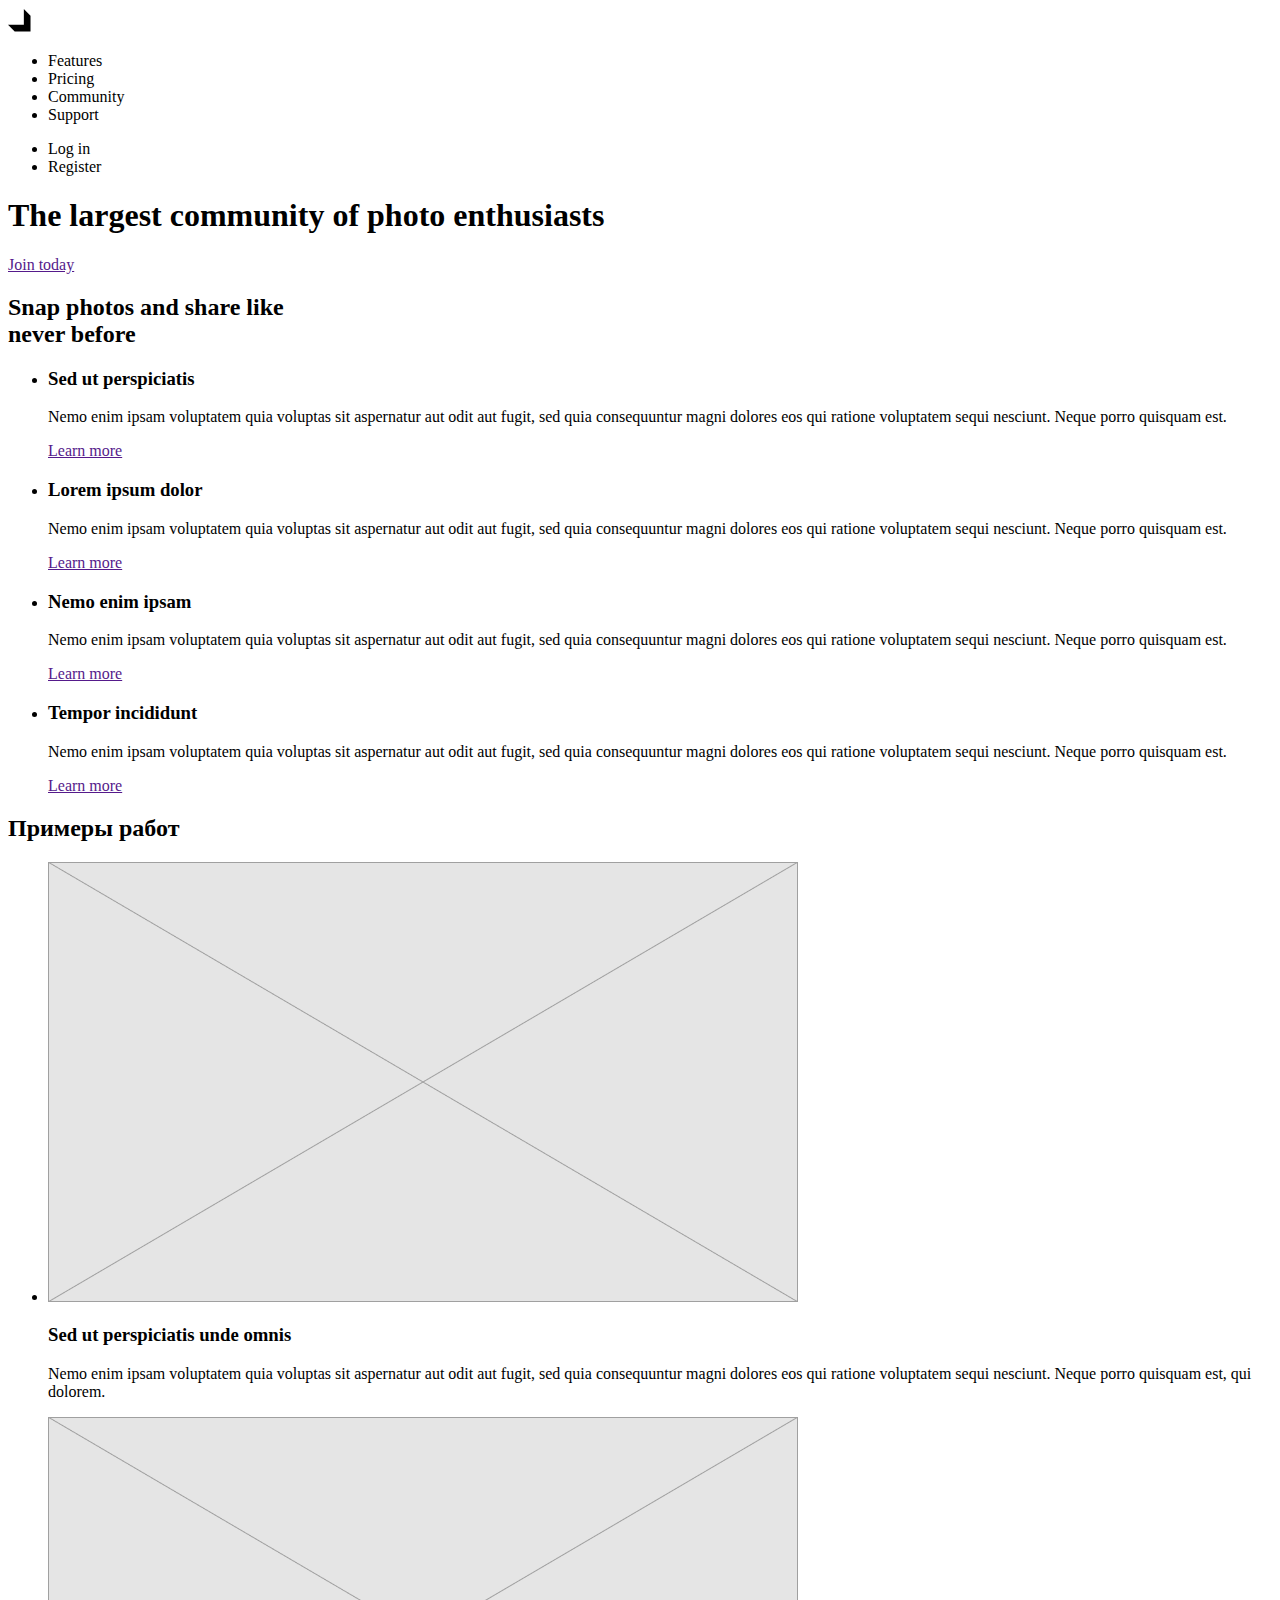
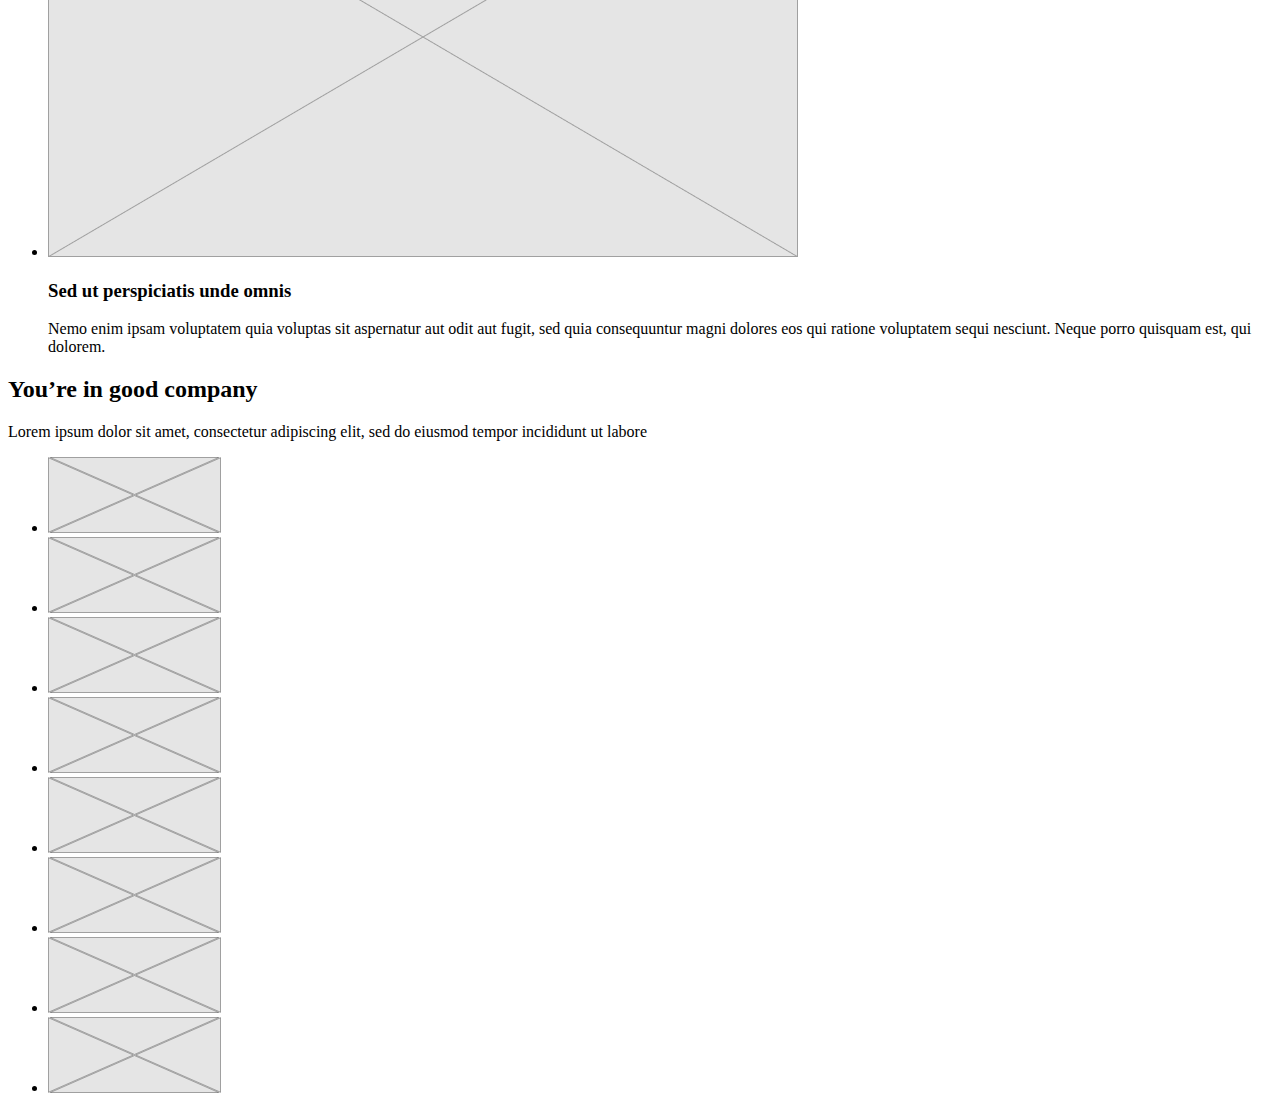
==== index.html @ b9ebf207 "Добавляет контент" ====
<!DOCTYPE html>
<html lang="en">
<head>
    <meta charset="UTF-8">
    <meta http-equiv="X-UA-Compatible" content="IE=edge">
    <meta name="viewport" content="width=device-width, initial-scale=1.0">
    <title>Document</title>
</head>
<body>
    <header>
        <nav>
            <a href="/">
                <img src="./images/logo.svg" alt="Логотип компании" />
            </a>

            <ul>
                <li><a href=""></a>Features</li>
                <li><a href=""></a>Pricing</li>
                <li><a href=""></a>Community</li>
                <li><a href=""></a>Support</li>
            </ul>

            <ul>
                <li><a href=""></a>Log in</li>
                <li><a href=""></a>Register</li>
            </ul>
        </nav>
    </header>

    <main>

        <!-- Герой -->
        <section>
            <h1>The largest community of photo enthusiasts</h1>
            <a href="">Join today</a>
        </section>

        <!-- Преимущества -->
        <section>
            <h2>Snap photos and share like <br />never before</h2>
        
            <ul>
                <li>
                    <h3>Sed ut perspiciatis</h3>
                    <p>
                        Nemo enim ipsam voluptatem quia voluptas sit aspernatur aut odit
                        aut fugit, sed quia consequuntur magni dolores eos qui ratione
                        voluptatem sequi nesciunt. Neque porro quisquam est.
                    </p>
                    <a href="">Learn more</a>
                </li>
                <li>
                    <h3>Lorem ipsum dolor</h3>
                    <p>
                        Nemo enim ipsam voluptatem quia voluptas sit aspernatur aut odit
                        aut fugit, sed quia consequuntur magni dolores eos qui ratione
                        voluptatem sequi nesciunt. Neque porro quisquam est.
                    </p>
                    <a href="">Learn more</a>
                </li>
                <li>
                    <h3>Nemo enim ipsam</h3>
                    <p>
                        Nemo enim ipsam voluptatem quia voluptas sit aspernatur aut odit
                        aut fugit, sed quia consequuntur magni dolores eos qui ratione
                        voluptatem sequi nesciunt. Neque porro quisquam est.
                    </p>
                    <a href="">Learn more</a>
                </li>
                <li>
                    <h3>Tempor incididunt</h3>
                    <p>
                        Nemo enim ipsam voluptatem quia voluptas sit aspernatur aut odit
                        aut fugit, sed quia consequuntur magni dolores eos qui ratione
                        voluptatem sequi nesciunt. Neque porro quisquam est.
                    </p>
                    <a href="">Learn more</a>
                </li>
            </ul>
        </section>
        
        <!-- Примеры работ -->
        <section>
            <h2>Примеры работ</h2>
        
            <ul>
                <li>
                    <img src="./images/placeholder.png" alt="Зимний лес" width="750" />
                    <h3>Sed ut perspiciatis unde omnis</h3>
                    <p>
                        Nemo enim ipsam voluptatem quia voluptas sit aspernatur aut odit
                        aut fugit, sed quia consequuntur magni dolores eos qui ratione
                        voluptatem sequi nesciunt. Neque porro quisquam est, qui dolorem.
                    </p>
                </li>
                <li>
                    <img src="./images/placeholder.png" alt="Поле" width="750" />
                    <h3>Sed ut perspiciatis unde omnis</h3>
                    <p>
                        Nemo enim ipsam voluptatem quia voluptas sit aspernatur aut odit
                        aut fugit, sed quia consequuntur magni dolores eos qui ratione
                        voluptatem sequi nesciunt. Neque porro quisquam est, qui dolorem.
                    </p>
                </li>
            </ul>
        </section>

        <!-- Testimonials -->
        <section>
            <h2>You’re in good company</h2>
            <p>
                Lorem ipsum dolor sit amet, consectetur adipiscing elit, sed do
                eiusmod tempor incididunt ut labore
            </p>
        
            <ul>
                <li>
                    <a href=""><img src="./images/icon.svg" alt="Логотип компании" /></a>
                </li>
                <li>
                    <a href=""><img src="./images/icon.svg" alt="Логотип компании" /></a>
                </li>
                <li>
                    <a href=""><img src="./images/icon.svg" alt="Логотип компании" /></a>
                </li>
                <li>
                    <a href=""><img src="./images/icon.svg" alt="Логотип компании" /></a>
                </li>
                <li>
                    <a href=""><img src="./images/icon.svg" alt="Логотип компании" /></a>
                </li>
                <li>
                    <a href=""><img src="./images/icon.svg" alt="Логотип компании" /></a>
                </li>
                <li>
                    <a href=""><img src="./images/icon.svg" alt="Логотип компании" /></a>
                </li>
                <li>
                    <a href=""><img src="./images/icon.svg" alt="Логотип компании" /></a>
                </li>
            </ul>
        </section>
    </main>

    <!-- Футер -->
    <footer>
    </footer>
</body>
</html>
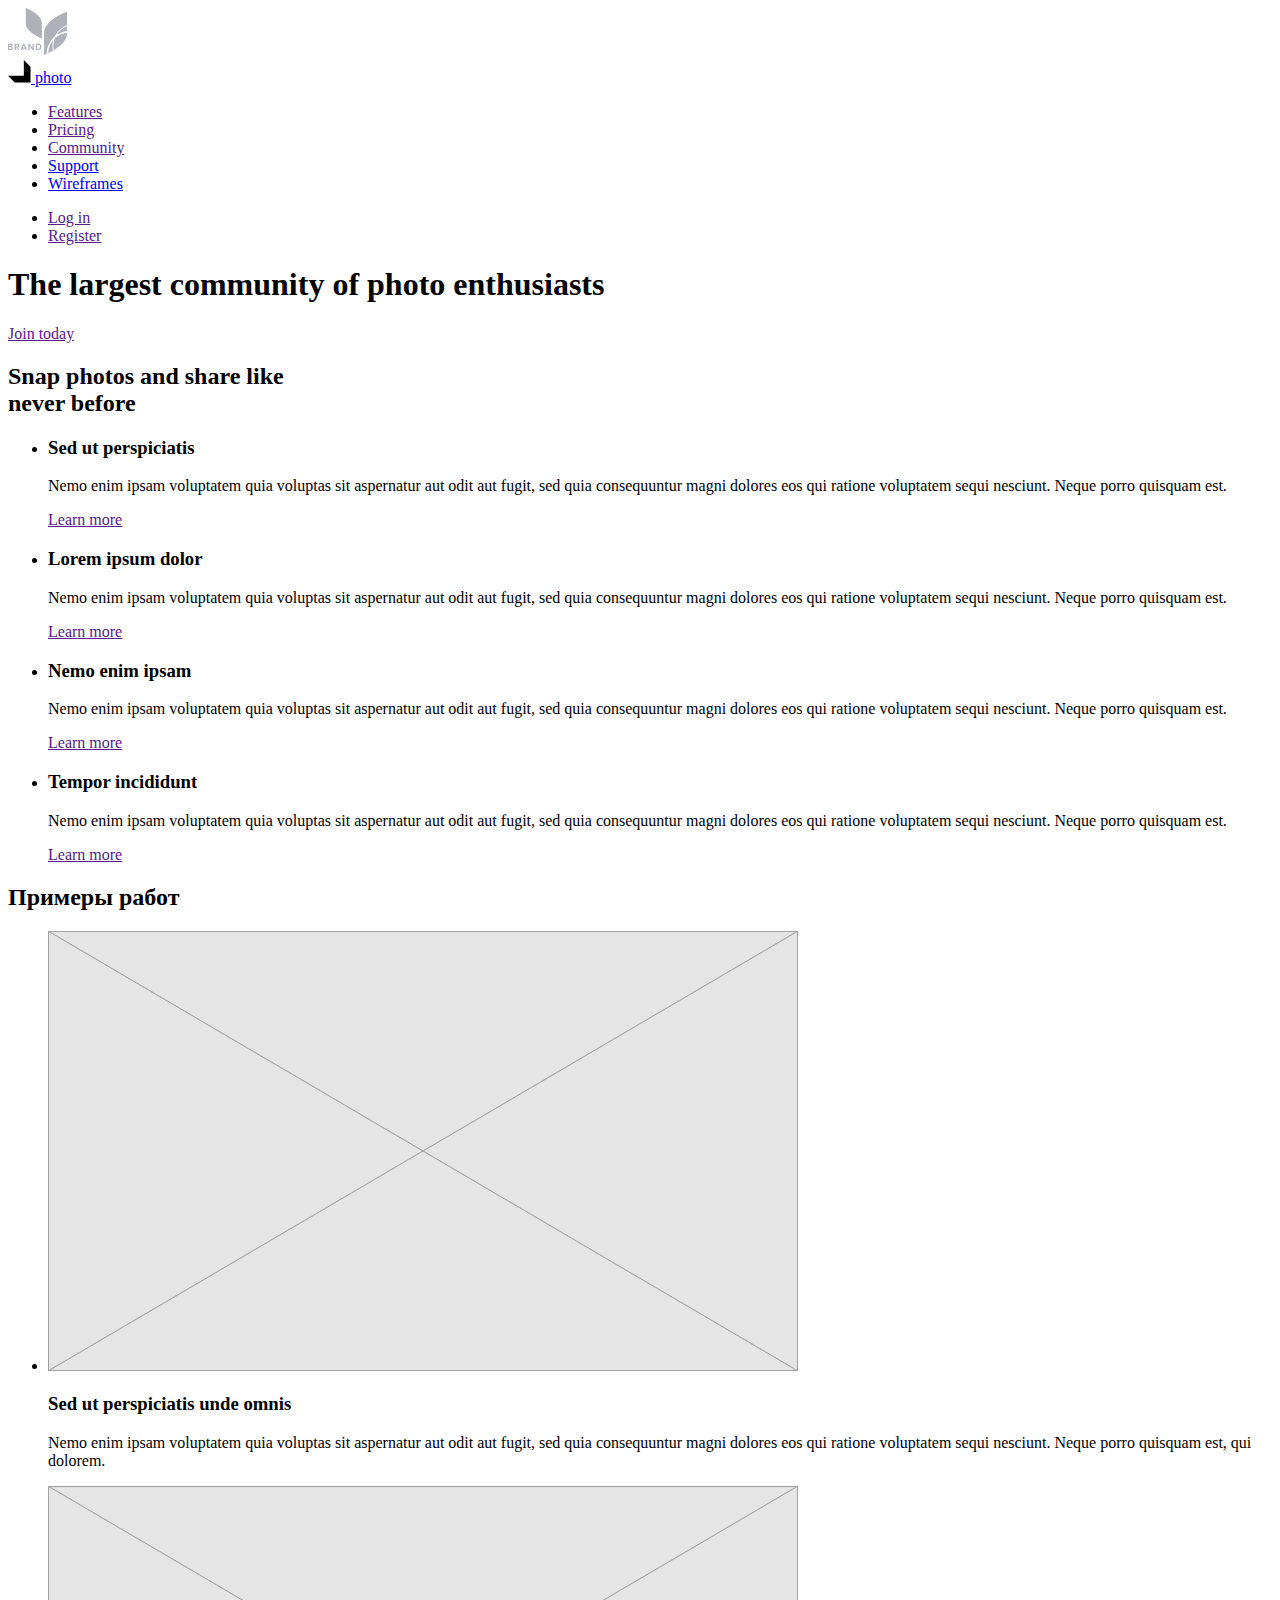
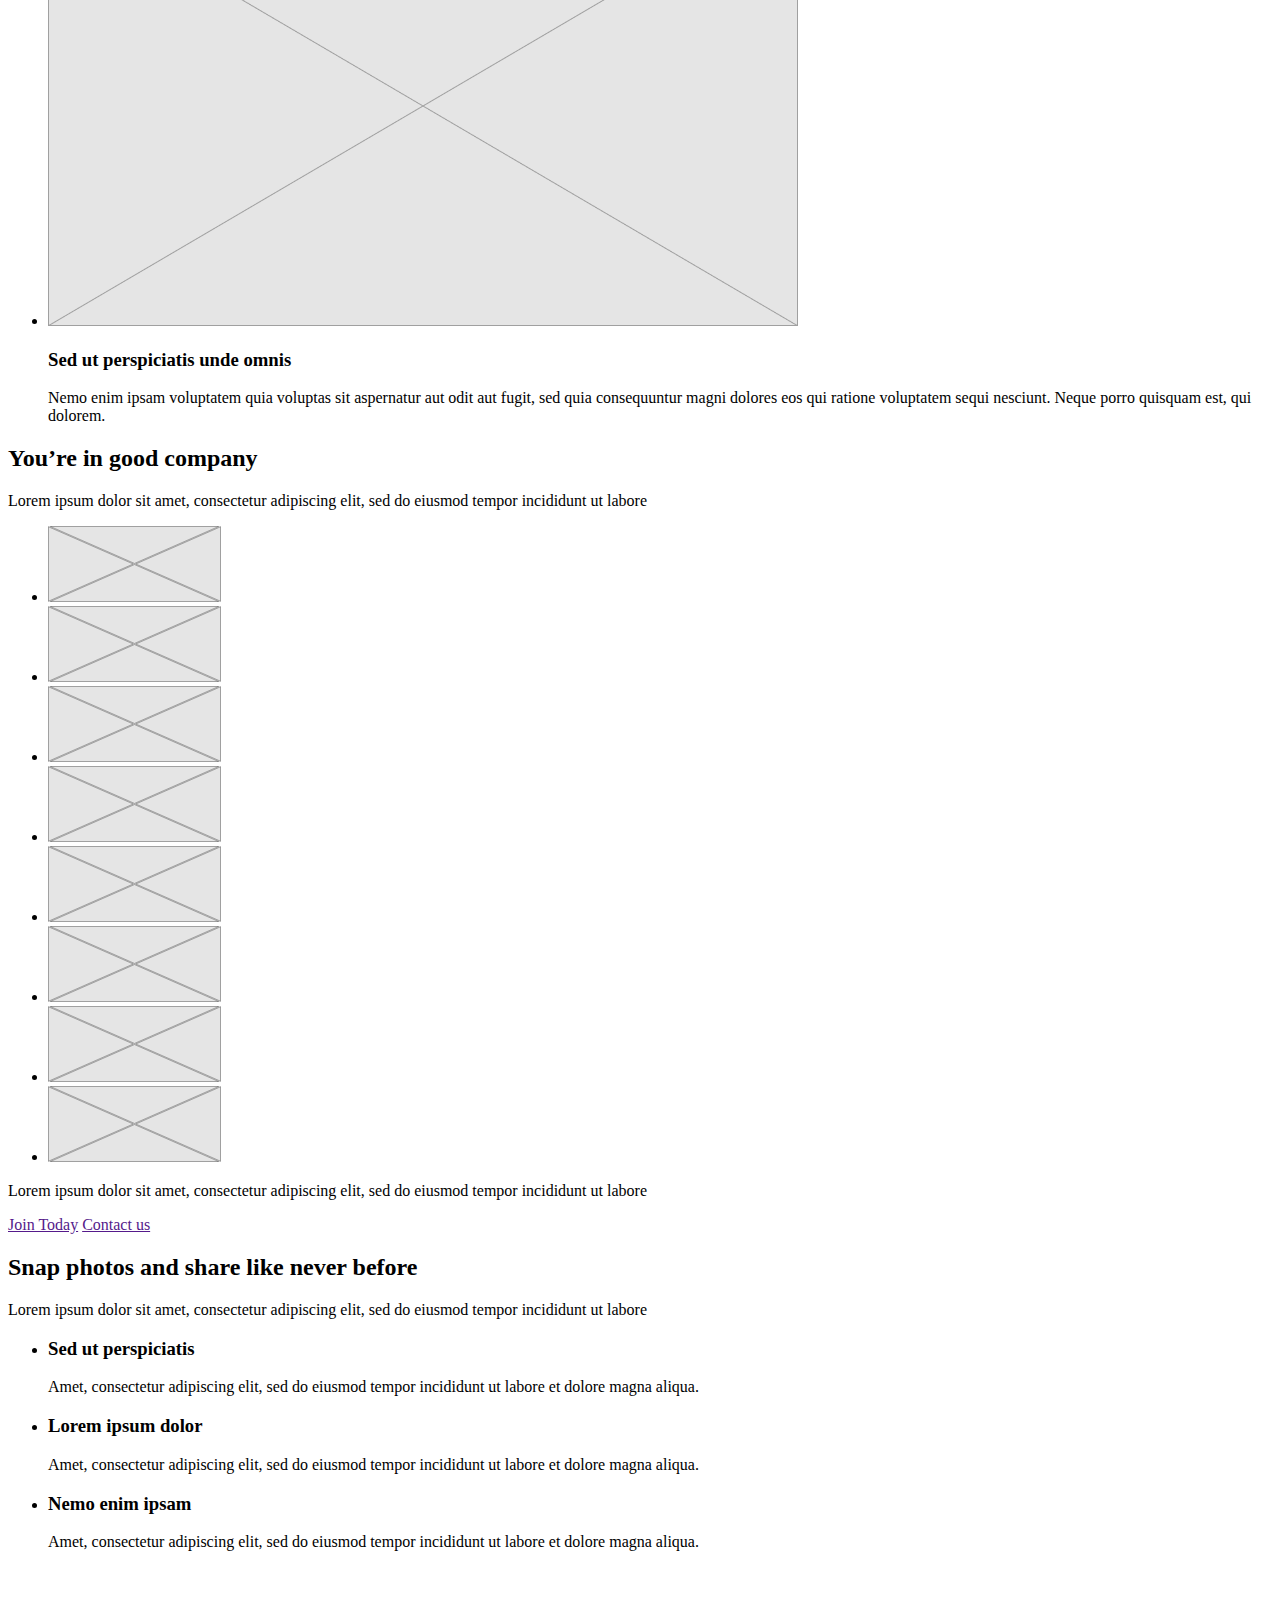
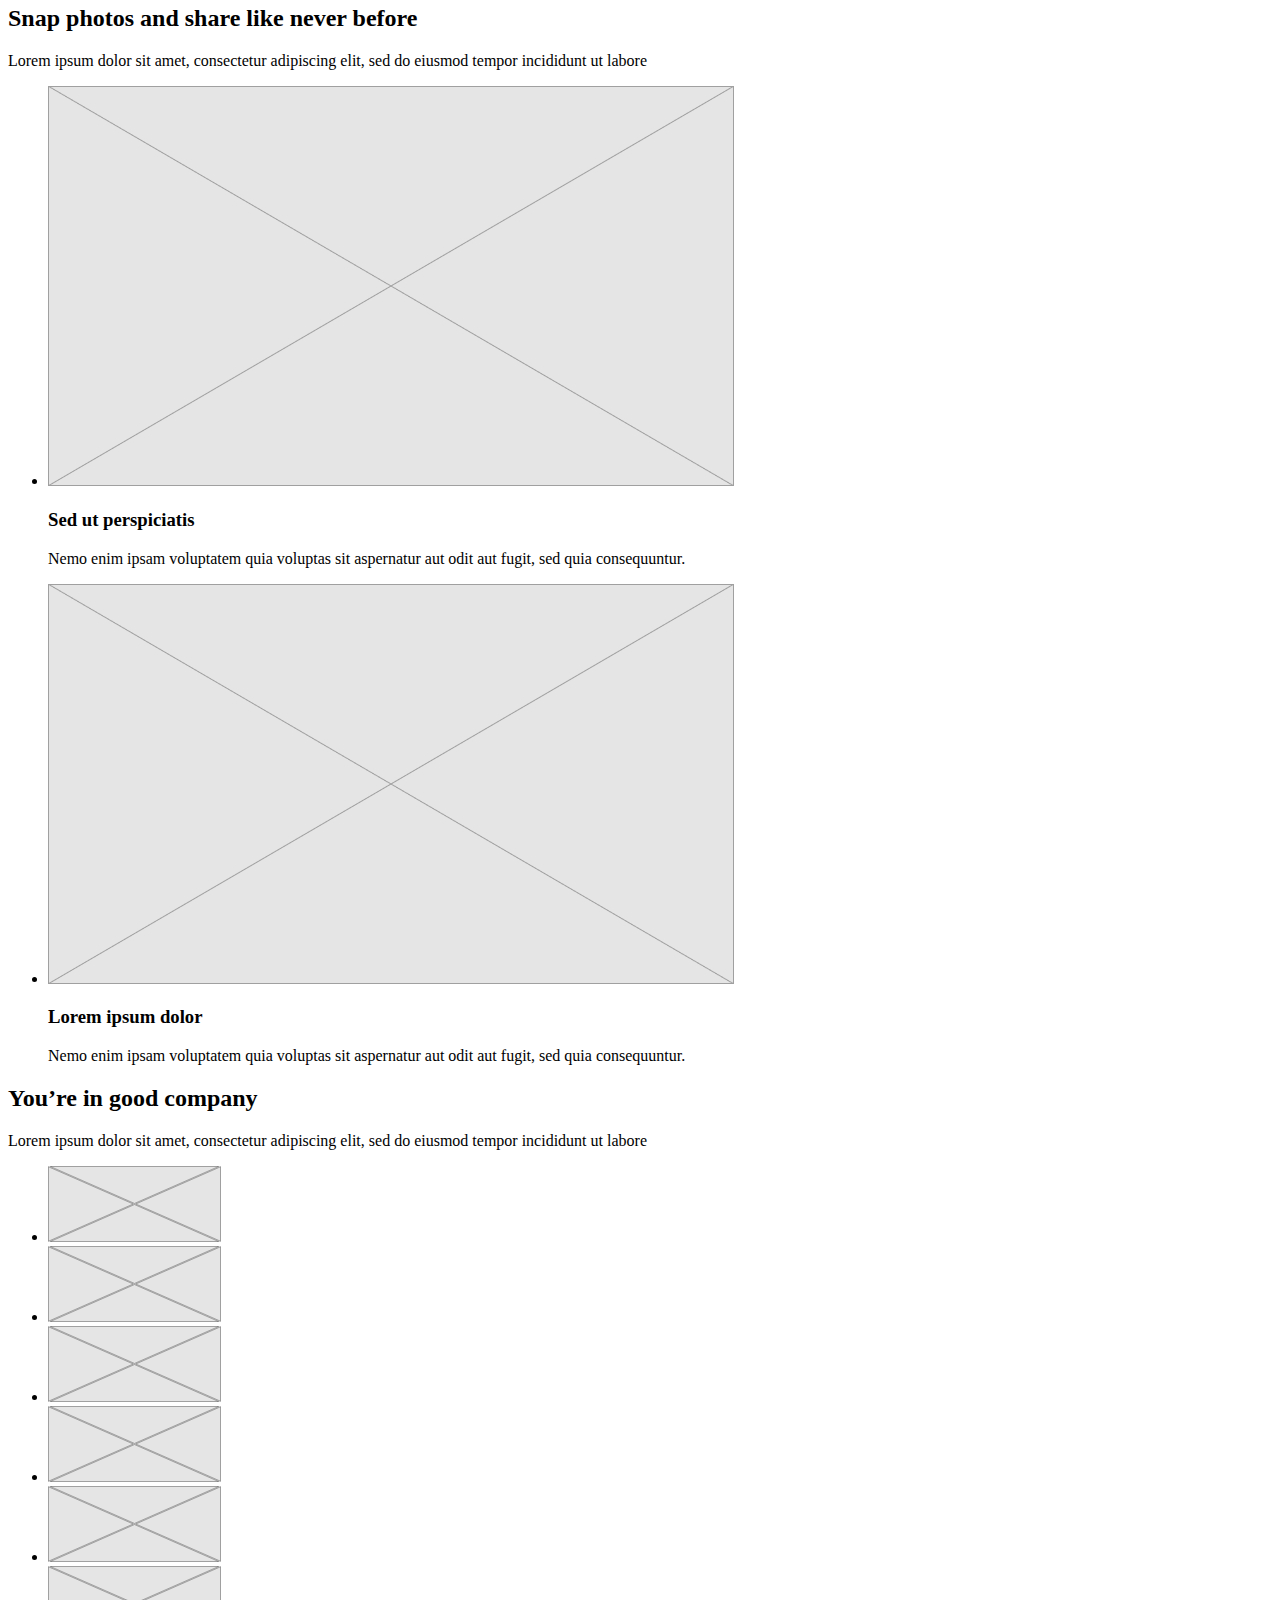
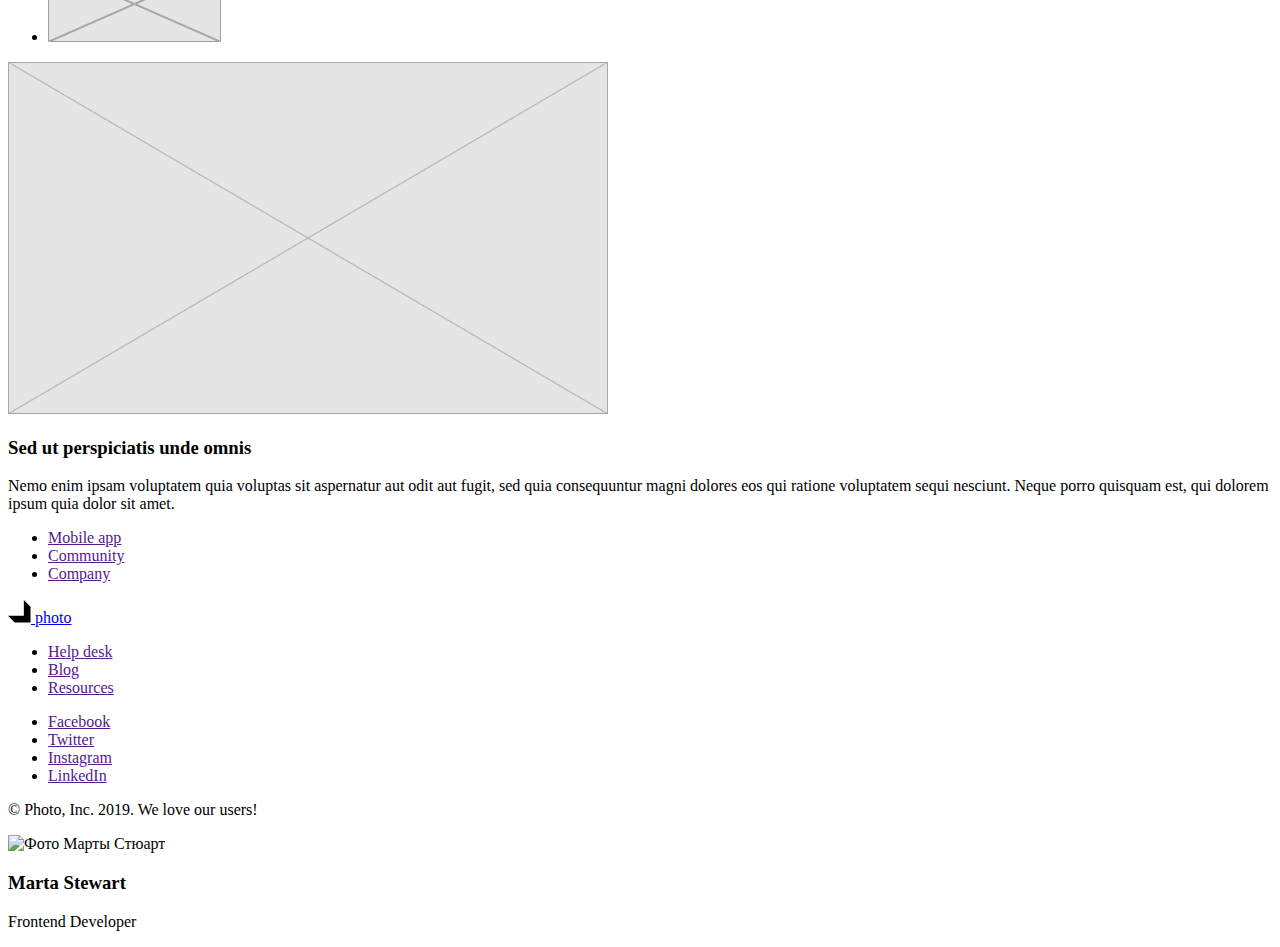
==== commit 3279f550: "Добавляет изображения" ====
--- a/index.html
+++ b/index.html
@@ -1,34 +1,39 @@
 <!DOCTYPE html>
 <html lang="en">
+
 <head>
-    <meta charset="UTF-8">
-    <meta http-equiv="X-UA-Compatible" content="IE=edge">
-    <meta name="viewport" content="width=device-width, initial-scale=1.0">
-    <title>Document</title>
+    <meta charset="UTF-8" />
+    <meta name="viewport" content="width=device-width, initial-scale=1.0" />
+    <title>Photo app</title>
 </head>
+
 <body>
+    <img src="./images/logo 5.svg" alt="" />
+
+    <!-- Шапка сайта -->
     <header>
         <nav>
-            <a href="/">
+            <a href="./index.html">
                 <img src="./images/logo.svg" alt="Логотип компании" />
+                photo
             </a>
 
             <ul>
-                <li><a href=""></a>Features</li>
-                <li><a href=""></a>Pricing</li>
-                <li><a href=""></a>Community</li>
-                <li><a href=""></a>Support</li>
-            </ul>
-
-            <ul>
-                <li><a href=""></a>Log in</li>
-                <li><a href=""></a>Register</li>
+                <li><a href="">Features</a></li>
+                <li><a href="">Pricing</a></li>
+                <li><a href="">Community</a></li>
+                <li><a href="./support.html">Support</a></li>
+                <li><a href="./wireframes.html">Wireframes</a></li>
+            </ul>
+
+            <ul>
+                <li><a href="">Log in</a></li>
+                <li><a href="">Register</a></li>
             </ul>
         </nav>
     </header>
 
     <main>
-
         <!-- Герой -->
         <section>
             <h1>The largest community of photo enthusiasts</h1>
@@ -38,7 +43,7 @@
         <!-- Преимущества -->
         <section>
             <h2>Snap photos and share like <br />never before</h2>
-        
+
             <ul>
                 <li>
                     <h3>Sed ut perspiciatis</h3>
@@ -78,11 +83,11 @@
                 </li>
             </ul>
         </section>
-        
+
         <!-- Примеры работ -->
         <section>
             <h2>Примеры работ</h2>
-        
+
             <ul>
                 <li>
                     <img src="./images/placeholder.png" alt="Зимний лес" width="750" />
@@ -112,38 +117,187 @@
                 Lorem ipsum dolor sit amet, consectetur adipiscing elit, sed do
                 eiusmod tempor incididunt ut labore
             </p>
-        
-            <ul>
-                <li>
-                    <a href=""><img src="./images/icon.svg" alt="Логотип компании" /></a>
-                </li>
-                <li>
-                    <a href=""><img src="./images/icon.svg" alt="Логотип компании" /></a>
-                </li>
-                <li>
-                    <a href=""><img src="./images/icon.svg" alt="Логотип компании" /></a>
-                </li>
-                <li>
-                    <a href=""><img src="./images/icon.svg" alt="Логотип компании" /></a>
-                </li>
-                <li>
-                    <a href=""><img src="./images/icon.svg" alt="Логотип компании" /></a>
-                </li>
-                <li>
-                    <a href=""><img src="./images/icon.svg" alt="Логотип компании" /></a>
-                </li>
-                <li>
-                    <a href=""><img src="./images/icon.svg" alt="Логотип компании" /></a>
-                </li>
-                <li>
-                    <a href=""><img src="./images/icon.svg" alt="Логотип компании" /></a>
-                </li>
-            </ul>
+
+            <ul>
+                <li>
+                    <a href=""><img src="./images/icon.svg" alt="Логотип компании" /></a>
+                </li>
+                <li>
+                    <a href=""><img src="./images/icon.svg" alt="Логотип компании" /></a>
+                </li>
+                <li>
+                    <a href=""><img src="./images/icon.svg" alt="Логотип компании" /></a>
+                </li>
+                <li>
+                    <a href=""><img src="./images/icon.svg" alt="Логотип компании" /></a>
+                </li>
+                <li>
+                    <a href=""><img src="./images/icon.svg" alt="Логотип компании" /></a>
+                </li>
+                <li>
+                    <a href=""><img src="./images/icon.svg" alt="Логотип компании" /></a>
+                </li>
+                <li>
+                    <a href=""><img src="./images/icon.svg" alt="Логотип компании" /></a>
+                </li>
+                <li>
+                    <a href=""><img src="./images/icon.svg" alt="Логотип компании" /></a>
+                </li>
+            </ul>
+        </section>
+
+        <!-- signup -->
+        <section>
+            <p>
+                Lorem ipsum dolor sit amet, consectetur adipiscing elit, sed do
+                eiusmod tempor incididunt ut labore
+            </p>
+
+            <!-- 😂 я не джин 🐷 -->
+            <div>
+                <a href="">Join Today</a>
+                <a href="">Contact us</a>
+            </div>
+        </section>
+
+        <!-- body вариант 2 -->
+        <section>
+            <h2>Snap photos and share like never before</h2>
+            <p>
+                Lorem ipsum dolor sit amet, consectetur adipiscing elit, sed do
+                eiusmod tempor incididunt ut labore
+            </p>
+
+            <ul>
+                <li>
+                    <h3>Sed ut perspiciatis</h3>
+                    <p>
+                        Amet, consectetur adipiscing elit, sed do eiusmod tempor
+                        incididunt ut labore et dolore magna aliqua.
+                    </p>
+                </li>
+                <li>
+                    <h3>Lorem ipsum dolor</h3>
+                    <p>
+                        Amet, consectetur adipiscing elit, sed do eiusmod tempor
+                        incididunt ut labore et dolore magna aliqua.
+                    </p>
+                </li>
+                <li>
+                    <h3>Nemo enim ipsam</h3>
+                    <p>
+                        Amet, consectetur adipiscing elit, sed do eiusmod tempor
+                        incididunt ut labore et dolore magna aliqua.
+                    </p>
+                </li>
+            </ul>
+
+            <img src="" alt="" />
+        </section>
+
+        <!--  body вариант 3 -->
+        <section>
+            <h2>Snap photos and share like never before</h2>
+            <p>
+                Lorem ipsum dolor sit amet, consectetur adipiscing elit, sed do
+                eiusmod tempor incididunt ut labore
+            </p>
+
+            <ul>
+                <li>
+                    <img src="./images/rectangle.jpg" alt="Крадрат" width="686" height="400" />
+                    <h3>Sed ut perspiciatis</h3>
+                    <p>
+                        Nemo enim ipsam voluptatem quia voluptas sit aspernatur aut odit
+                        aut fugit, sed quia consequuntur.
+                    </p>
+                </li>
+                <li>
+                    <img src="./images/rectangle.jpg" alt="Крадрат" width="686" height="400" />
+                    <h3>Lorem ipsum dolor</h3>
+                    <p>
+                        Nemo enim ipsam voluptatem quia voluptas sit aspernatur aut odit
+                        aut fugit, sed quia consequuntur.
+                    </p>
+                </li>
+            </ul>
+        </section>
+
+        <section>
+            <h2>You’re in good company</h2>
+            <p>
+                Lorem ipsum dolor sit amet, consectetur adipiscing elit, sed do
+                eiusmod tempor incididunt ut labore
+            </p>
+
+            <ul>
+                <li>
+                    <a href=""><img src="./images/icon.svg" alt="Логотип компании" /></a>
+                </li>
+                <li>
+                    <a href=""><img src="./images/icon.svg" alt="Логотип компании" /></a>
+                </li>
+                <li>
+                    <a href=""><img src="./images/icon.svg" alt="Логотип компании" /></a>
+                </li>
+                <li>
+                    <a href=""><img src="./images/icon.svg" alt="Логотип компании" /></a>
+                </li>
+                <li>
+                    <a href=""><img src="./images/icon.svg" alt="Логотип компании" /></a>
+                </li>
+                <li>
+                    <a href=""><img src="./images/icon.svg" alt="Логотип компании" /></a>
+                </li>
+            </ul>
+
+            <article>
+                <img src="./images/placeholder.png" alt="" width="600" />
+                <h3>Sed ut perspiciatis unde omnis</h3>
+                <p>
+                    Nemo enim ipsam voluptatem quia voluptas sit aspernatur aut odit aut
+                    fugit, sed quia consequuntur magni dolores eos qui ratione
+                    voluptatem sequi nesciunt. Neque porro quisquam est, qui dolorem
+                    ipsum quia dolor sit amet.
+                </p>
+            </article>
         </section>
     </main>
 
     <!-- Футер -->
     <footer>
+        <ul>
+            <li><a href="">Mobile app</a></li>
+            <li><a href="">Community</a></li>
+            <li><a href="">Company</a></li>
+        </ul>
+
+        <a href="./index.html">
+            <img src="./images/logo.svg" alt="Логотип компании" />
+            photo
+        </a>
+
+        <ul>
+            <li><a href="">Help desk</a></li>
+            <li><a href="">Blog</a></li>
+            <li><a href="">Resources</a></li>
+        </ul>
+
+        <ul>
+            <li><a href="" aria-label="Ссылка на Facebook">Facebook</a></li>
+            <li><a href="" aria-label="Ссылка на Twitter">Twitter</a></li>
+            <li><a href="" aria-label="Ссылка на Instagram">Instagram</a></li>
+            <li><a href="" aria-label="Ссылка на LinkedIn">LinkedIn</a></li>
+        </ul>
+
+        <p>
+            &#169; Photo, Inc. 2019. We love our users!
+        </p>
     </footer>
 </body>
-</html>+
+</html>
+
+<img src="./images/Marta.png" alt="Фото Марты Стюарт" />
+<h3 lang="en">Marta Stewart</h3>
+<p lang="en">Frontend Developer</p>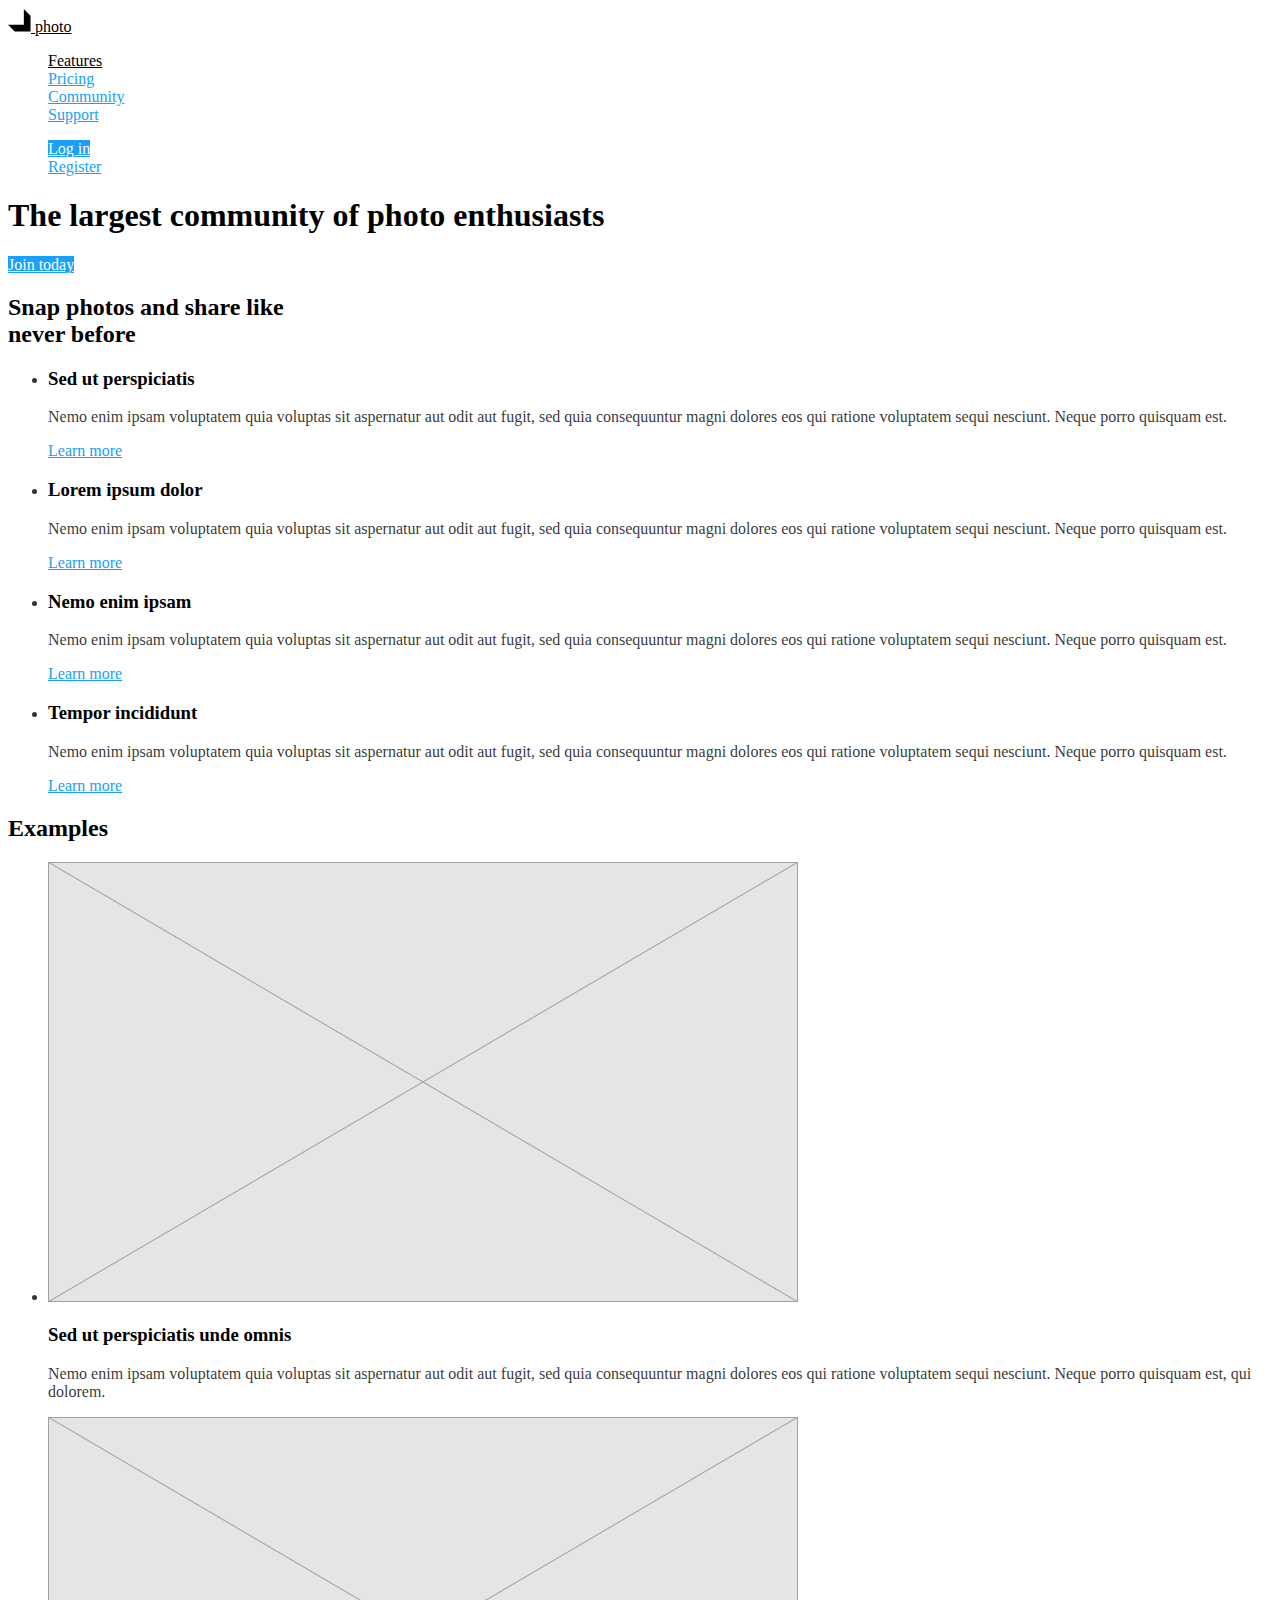
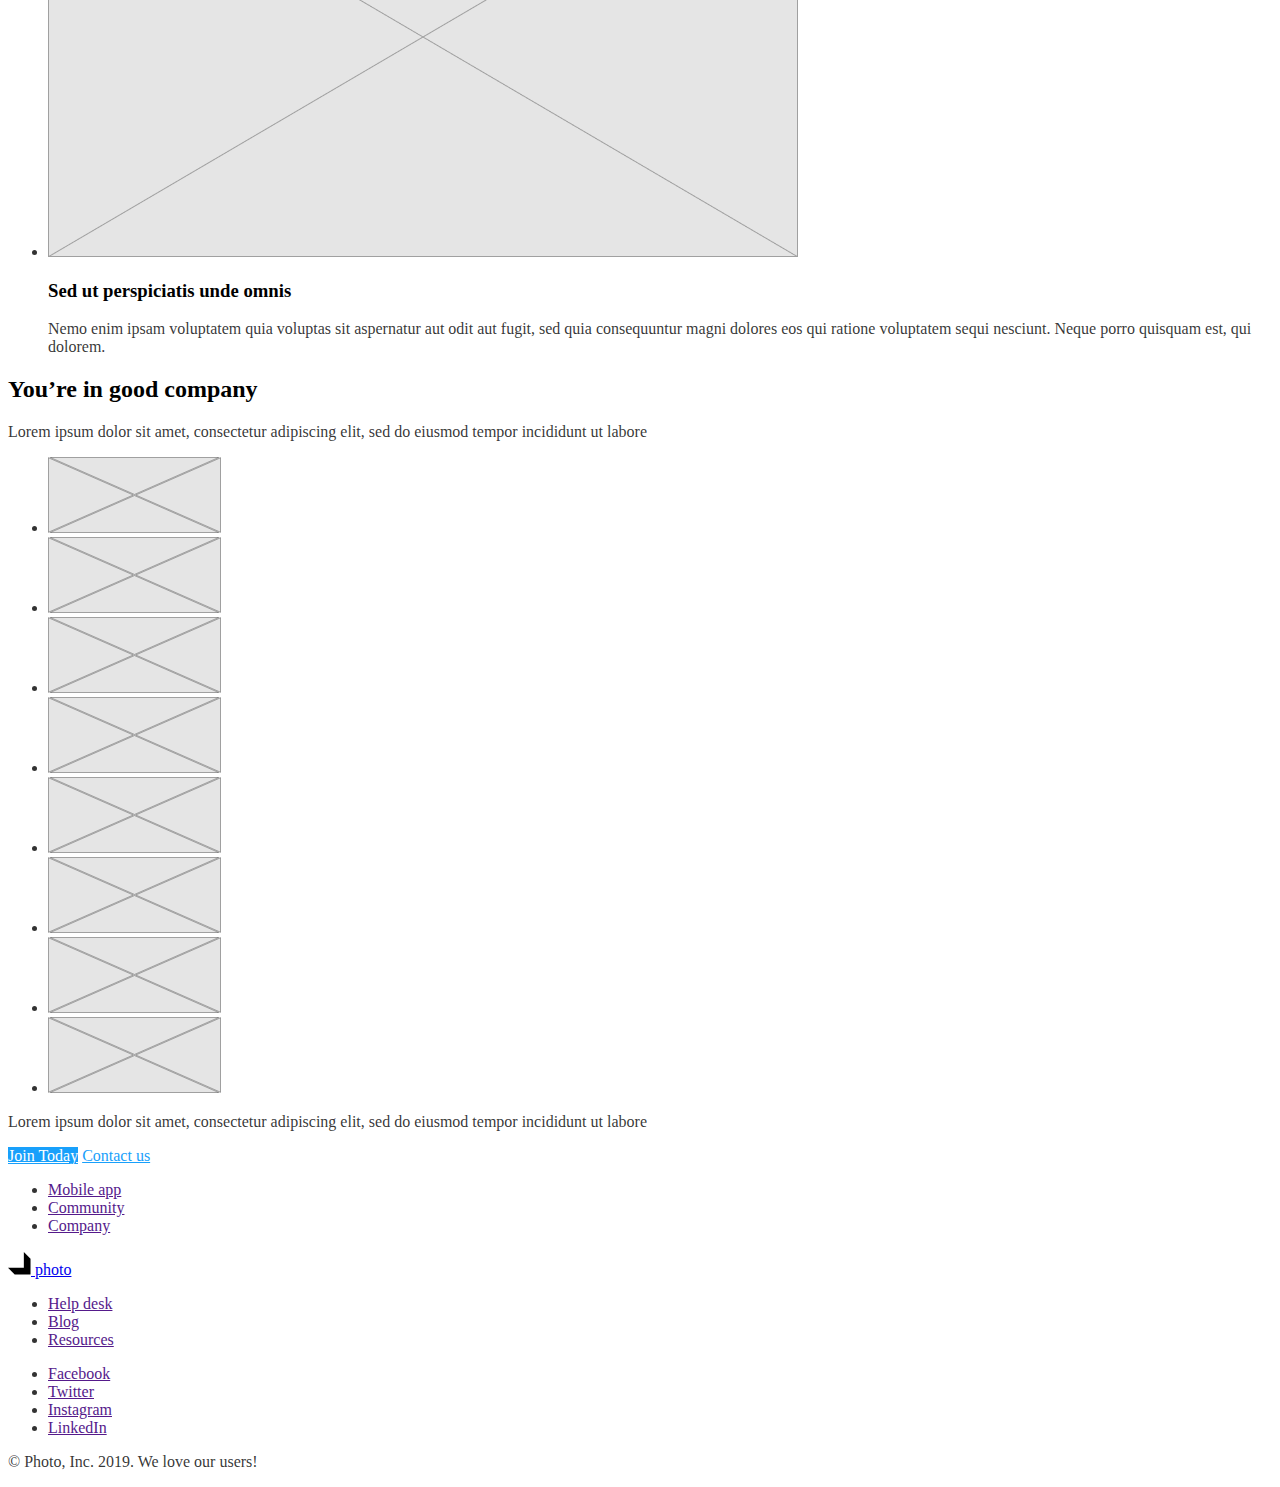
==== commit cf77a7bb: "Стилизирует страницы" ====
--- a/index.html
+++ b/index.html
@@ -5,93 +5,94 @@
     <meta charset="UTF-8" />
     <meta name="viewport" content="width=device-width, initial-scale=1.0" />
     <title>Photo app</title>
+    <link rel="stylesheet" href="./css/common.css" />
+    <link rel="stylesheet" href="./css/main.css" />
 </head>
 
 <body>
-    <img src="./images/logo 5.svg" alt="" />
-
     <!-- Шапка сайта -->
     <header>
         <nav>
-            <a href="./index.html">
+            <a href="./index.html" class="logo">
                 <img src="./images/logo.svg" alt="Логотип компании" />
                 photo
             </a>
 
-            <ul>
-                <li><a href="">Features</a></li>
-                <li><a href="">Pricing</a></li>
-                <li><a href="">Community</a></li>
-                <li><a href="./support.html">Support</a></li>
-                <li><a href="./wireframes.html">Wireframes</a></li>
+            <ul class="site-nav list">
+                <li><a href="" class="link current">Features</a></li>
+                <li><a href="" class="link">Pricing</a></li>
+                <li><a href="./community.html" class="link">Community</a></li>
+                <li><a href="" class="link">Support</a></li>
             </ul>
 
-            <ul>
-                <li><a href="">Log in</a></li>
-                <li><a href="">Register</a></li>
+            <ul class="auth-nav list">
+                <li><a href="" class="button primary">Log in</a></li>
+                <li><a href="" class="button secondary">Register</a></li>
             </ul>
         </nav>
     </header>
 
     <main>
         <!-- Герой -->
-        <section>
-            <h1>The largest community of photo enthusiasts</h1>
-            <a href="">Join today</a>
+        <section class="hero">
+            <h1 class="hero-title">The largest community of photo enthusiasts</h1>
+            <a href="" class="button primary">Join today</a>
         </section>
 
         <!-- Преимущества -->
-        <section>
-            <h2>Snap photos and share like <br />never before</h2>
+        <section class="section">
+            <h2 class="section-title">
+                Snap photos and share like <br />never before
+            </h2>
 
-            <ul>
+            <ul class="feature-list">
                 <li>
-                    <h3>Sed ut perspiciatis</h3>
+                    <h3 class="title">Sed ut perspiciatis</h3>
                     <p>
                         Nemo enim ipsam voluptatem quia voluptas sit aspernatur aut odit
                         aut fugit, sed quia consequuntur magni dolores eos qui ratione
                         voluptatem sequi nesciunt. Neque porro quisquam est.
                     </p>
-                    <a href="">Learn more</a>
+                    <a href="" class="button secondary">Learn more</a>
                 </li>
                 <li>
-                    <h3>Lorem ipsum dolor</h3>
+                    <h3 class="title">Lorem ipsum dolor</h3>
                     <p>
                         Nemo enim ipsam voluptatem quia voluptas sit aspernatur aut odit
                         aut fugit, sed quia consequuntur magni dolores eos qui ratione
                         voluptatem sequi nesciunt. Neque porro quisquam est.
                     </p>
-                    <a href="">Learn more</a>
+                    <a href="" class="button secondary">Learn more</a>
                 </li>
                 <li>
-                    <h3>Nemo enim ipsam</h3>
+                    <h3 class="title">Nemo enim ipsam</h3>
                     <p>
                         Nemo enim ipsam voluptatem quia voluptas sit aspernatur aut odit
                         aut fugit, sed quia consequuntur magni dolores eos qui ratione
                         voluptatem sequi nesciunt. Neque porro quisquam est.
                     </p>
-                    <a href="">Learn more</a>
+                    <a href="" class="button secondary">Learn more</a>
                 </li>
                 <li>
-                    <h3>Tempor incididunt</h3>
+                    <h3 class="title">Tempor incididunt</h3>
                     <p>
                         Nemo enim ipsam voluptatem quia voluptas sit aspernatur aut odit
                         aut fugit, sed quia consequuntur magni dolores eos qui ratione
                         voluptatem sequi nesciunt. Neque porro quisquam est.
                     </p>
-                    <a href="">Learn more</a>
+                    <a href="" class="button secondary">Learn more</a>
                 </li>
             </ul>
         </section>
 
         <!-- Примеры работ -->
-        <section>
-            <h2>Примеры работ</h2>
+        <section class="section">
+            <h2 class="section-title">Examples</h2>
 
-            <ul>
+            <ul class="work-list">
                 <li>
                     <img src="./images/placeholder.png" alt="Зимний лес" width="750" />
-                    <h3>Sed ut perspiciatis unde omnis</h3>
+                    <h3 class="title">Sed ut perspiciatis unde omnis</h3>
                     <p>
                         Nemo enim ipsam voluptatem quia voluptas sit aspernatur aut odit
                         aut fugit, sed quia consequuntur magni dolores eos qui ratione
@@ -100,7 +101,7 @@
                 </li>
                 <li>
                     <img src="./images/placeholder.png" alt="Поле" width="750" />
-                    <h3>Sed ut perspiciatis unde omnis</h3>
+                    <h3 class="title">Sed ut perspiciatis unde omnis</h3>
                     <p>
                         Nemo enim ipsam voluptatem quia voluptas sit aspernatur aut odit
                         aut fugit, sed quia consequuntur magni dolores eos qui ratione
@@ -110,9 +111,9 @@
             </ul>
         </section>
 
-        <!-- Testimonials -->
-        <section>
-            <h2>You’re in good company</h2>
+        <!-- Клиенты -->
+        <section class="section">
+            <h2 class="section-title">You’re in good company</h2>
             <p>
                 Lorem ipsum dolor sit amet, consectetur adipiscing elit, sed do
                 eiusmod tempor incididunt ut labore
@@ -146,121 +147,18 @@
             </ul>
         </section>
 
-        <!-- signup -->
+        <!-- Регистрация -->
         <section>
             <p>
                 Lorem ipsum dolor sit amet, consectetur adipiscing elit, sed do
                 eiusmod tempor incididunt ut labore
             </p>
 
-            <!-- 😂 я не джин 🐷 -->
+            <!-- я не джин 🐷 -->
             <div>
-                <a href="">Join Today</a>
-                <a href="">Contact us</a>
+                <a href="" class="button primary">Join Today</a>
+                <a href="" class="button secondary">Contact us</a>
             </div>
-        </section>
-
-        <!-- body вариант 2 -->
-        <section>
-            <h2>Snap photos and share like never before</h2>
-            <p>
-                Lorem ipsum dolor sit amet, consectetur adipiscing elit, sed do
-                eiusmod tempor incididunt ut labore
-            </p>
-
-            <ul>
-                <li>
-                    <h3>Sed ut perspiciatis</h3>
-                    <p>
-                        Amet, consectetur adipiscing elit, sed do eiusmod tempor
-                        incididunt ut labore et dolore magna aliqua.
-                    </p>
-                </li>
-                <li>
-                    <h3>Lorem ipsum dolor</h3>
-                    <p>
-                        Amet, consectetur adipiscing elit, sed do eiusmod tempor
-                        incididunt ut labore et dolore magna aliqua.
-                    </p>
-                </li>
-                <li>
-                    <h3>Nemo enim ipsam</h3>
-                    <p>
-                        Amet, consectetur adipiscing elit, sed do eiusmod tempor
-                        incididunt ut labore et dolore magna aliqua.
-                    </p>
-                </li>
-            </ul>
-
-            <img src="" alt="" />
-        </section>
-
-        <!--  body вариант 3 -->
-        <section>
-            <h2>Snap photos and share like never before</h2>
-            <p>
-                Lorem ipsum dolor sit amet, consectetur adipiscing elit, sed do
-                eiusmod tempor incididunt ut labore
-            </p>
-
-            <ul>
-                <li>
-                    <img src="./images/rectangle.jpg" alt="Крадрат" width="686" height="400" />
-                    <h3>Sed ut perspiciatis</h3>
-                    <p>
-                        Nemo enim ipsam voluptatem quia voluptas sit aspernatur aut odit
-                        aut fugit, sed quia consequuntur.
-                    </p>
-                </li>
-                <li>
-                    <img src="./images/rectangle.jpg" alt="Крадрат" width="686" height="400" />
-                    <h3>Lorem ipsum dolor</h3>
-                    <p>
-                        Nemo enim ipsam voluptatem quia voluptas sit aspernatur aut odit
-                        aut fugit, sed quia consequuntur.
-                    </p>
-                </li>
-            </ul>
-        </section>
-
-        <section>
-            <h2>You’re in good company</h2>
-            <p>
-                Lorem ipsum dolor sit amet, consectetur adipiscing elit, sed do
-                eiusmod tempor incididunt ut labore
-            </p>
-
-            <ul>
-                <li>
-                    <a href=""><img src="./images/icon.svg" alt="Логотип компании" /></a>
-                </li>
-                <li>
-                    <a href=""><img src="./images/icon.svg" alt="Логотип компании" /></a>
-                </li>
-                <li>
-                    <a href=""><img src="./images/icon.svg" alt="Логотип компании" /></a>
-                </li>
-                <li>
-                    <a href=""><img src="./images/icon.svg" alt="Логотип компании" /></a>
-                </li>
-                <li>
-                    <a href=""><img src="./images/icon.svg" alt="Логотип компании" /></a>
-                </li>
-                <li>
-                    <a href=""><img src="./images/icon.svg" alt="Логотип компании" /></a>
-                </li>
-            </ul>
-
-            <article>
-                <img src="./images/placeholder.png" alt="" width="600" />
-                <h3>Sed ut perspiciatis unde omnis</h3>
-                <p>
-                    Nemo enim ipsam voluptatem quia voluptas sit aspernatur aut odit aut
-                    fugit, sed quia consequuntur magni dolores eos qui ratione
-                    voluptatem sequi nesciunt. Neque porro quisquam est, qui dolorem
-                    ipsum quia dolor sit amet.
-                </p>
-            </article>
         </section>
     </main>
 
@@ -290,14 +188,8 @@
             <li><a href="" aria-label="Ссылка на LinkedIn">LinkedIn</a></li>
         </ul>
 
-        <p>
-            &#169; Photo, Inc. 2019. We love our users!
-        </p>
+        <p>&#169; Photo, Inc. 2019. We love our users!</p>
     </footer>
 </body>
 
-</html>
-
-<img src="./images/Marta.png" alt="Фото Марты Стюарт" />
-<h3 lang="en">Marta Stewart</h3>
-<p lang="en">Frontend Developer</p>+</html>--- a/css/common.css
+++ b/css/common.css
@@ -0,0 +1,34 @@
+:root {
+  --primary-text-color: rgba(0, 0, 0, 0.8);
+  --title-text-color: #000000;
+  --accent-color: #18a0fb;
+  --primary-white-color: #ffffff;
+}
+
+body {
+  background-color: var(--primary-white-color);
+  color: var(--primary-text-color);
+}
+
+.logo {
+  color: var(--title-text-color);
+}
+
+.logo:hover {
+  color: var(--accent-color);
+}
+
+/* Site nav */
+
+.site-nav .link {
+  color: var(--accent-color);
+}
+
+.site-nav .link:hover,
+.site-nav .link:focus {
+  color: var(--title-text-color);
+}
+
+.site-nav .link.current {
+  color: var(--title-text-color);
+}
--- a/css/main.css
+++ b/css/main.css
@@ -0,0 +1,51 @@
+/* цвет основного текста #000000 */
+/* вторичный цвет текста  rgba(0, 0, 0, 0.8);
+ */
+/* белый #FFFFFF  */
+/* акцент #18A0FB */
+/* вторичный цвет фона #F5F5F5; */
+
+.list {
+  list-style: none;
+}
+
+/* Hero */
+
+.hero-title {
+  color: var(--title-text-color);
+}
+
+/* Section */
+
+.section-title {
+  color: var(--title-text-color);
+}
+
+/* Features */
+
+.feature-list .title {
+  color: var(--title-text-color);
+}
+
+/* Examples */
+
+.work-list .title {
+  color: var(--title-text-color);
+}
+
+/* Button */
+
+.button {
+  color: var(--title-text-color);
+  background-color: var(--primary-white-color);
+}
+
+.button.primary {
+  color: var(--primary-white-color);
+  background-color: var(--accent-color);
+}
+
+.button.secondary {
+  color: var(--accent-color);
+  background-color: var(--primary-white-color);
+}
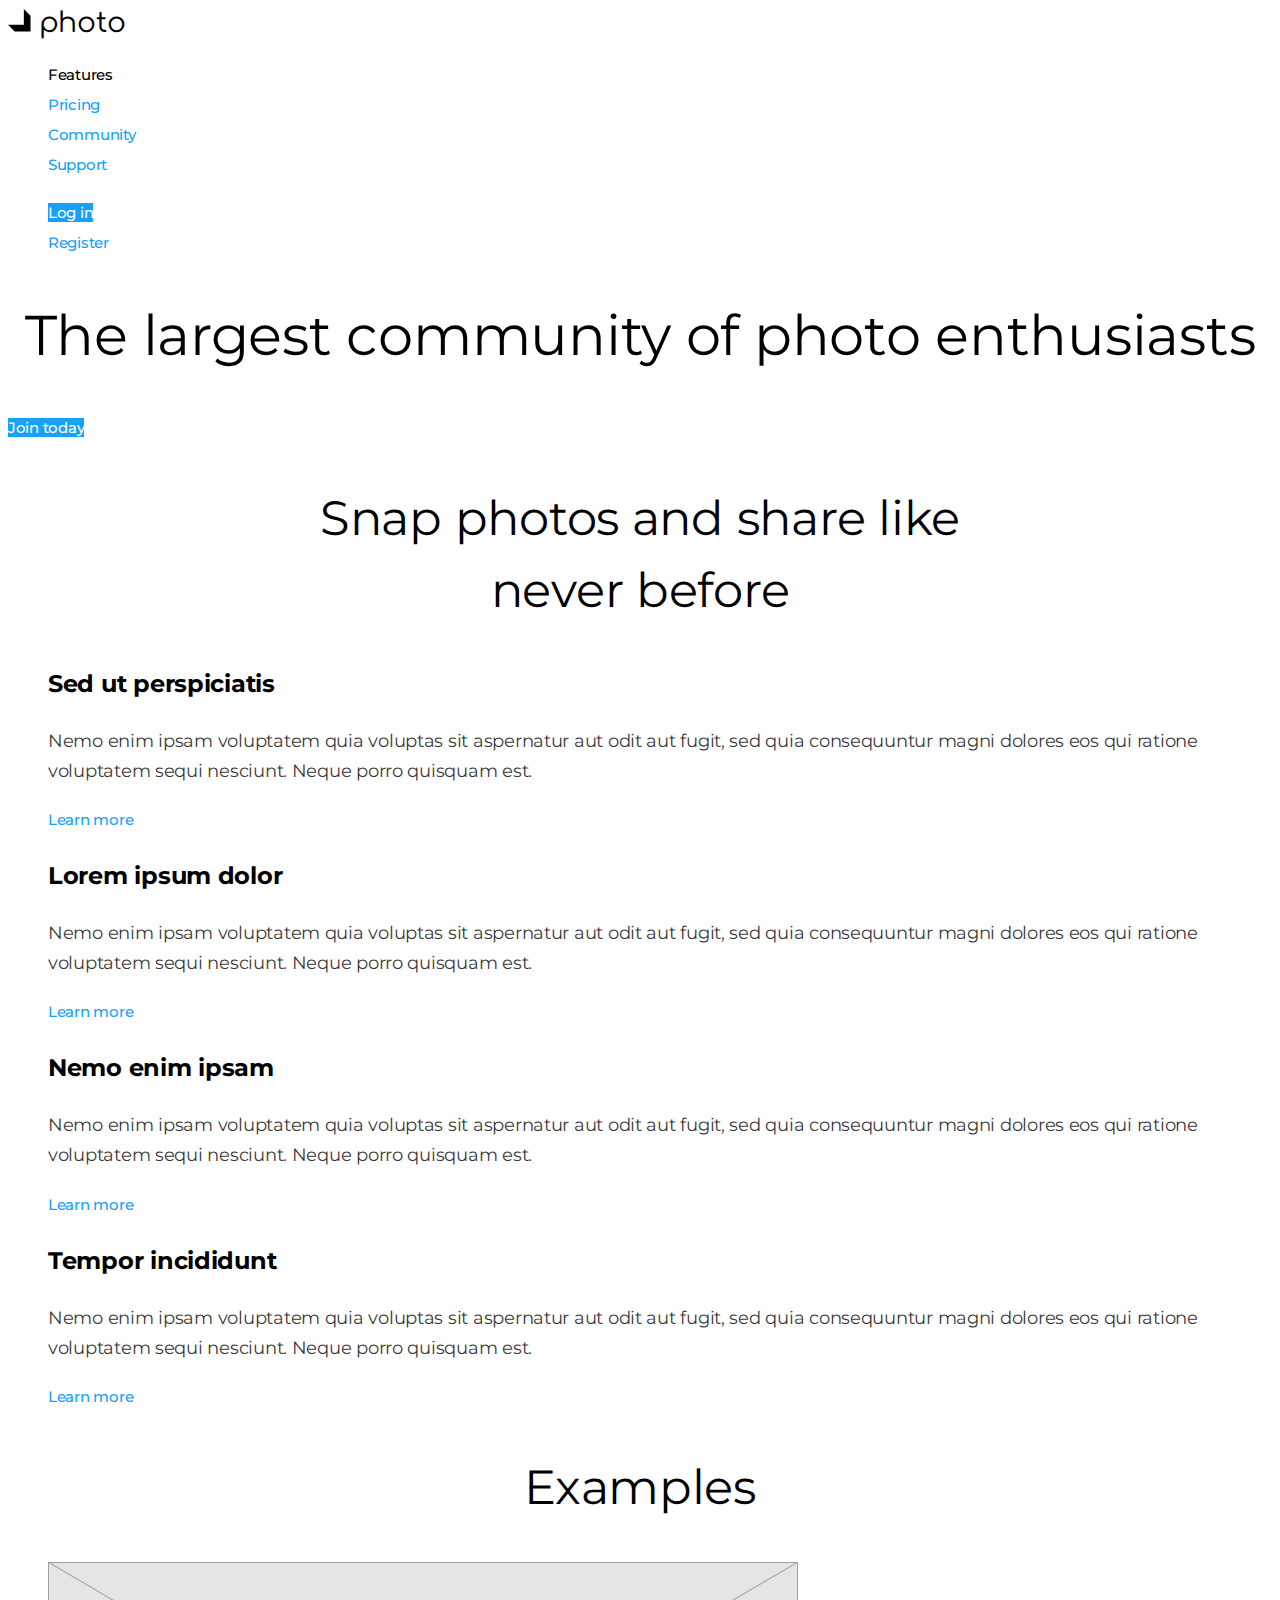
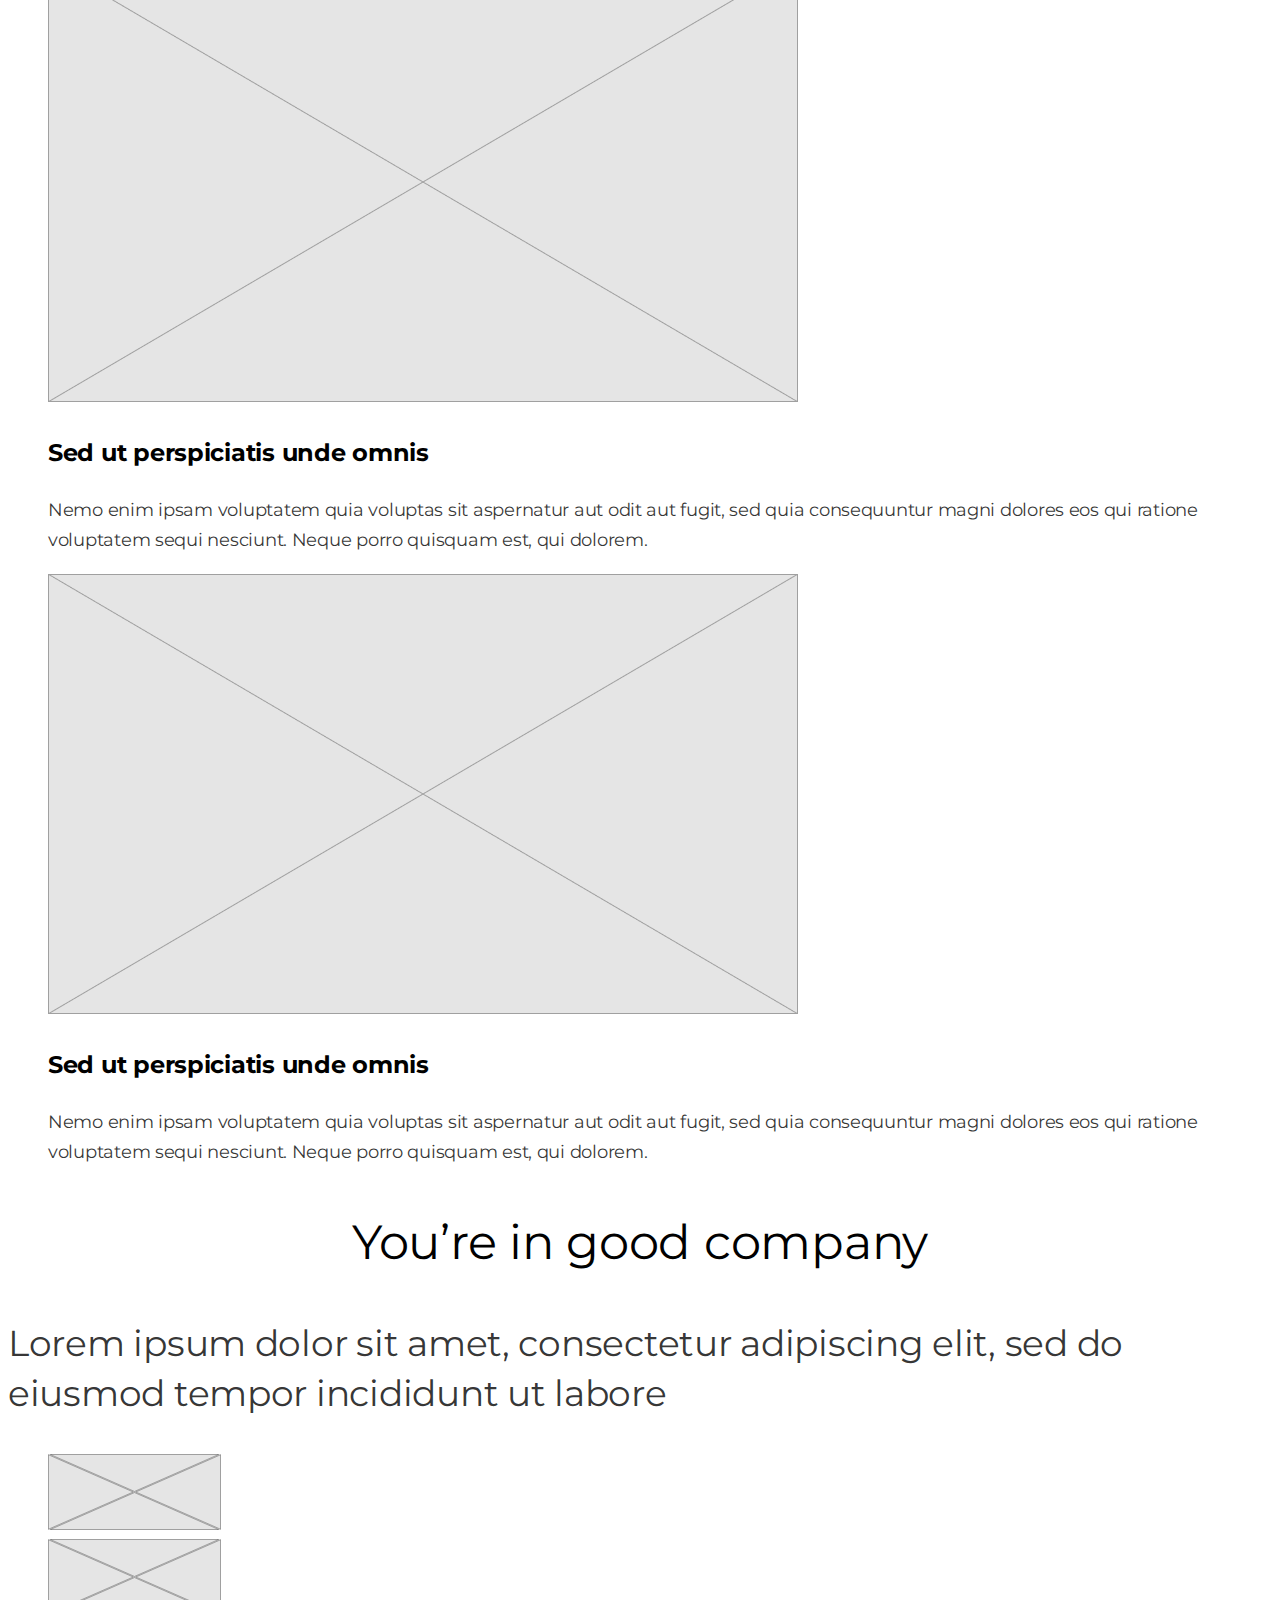
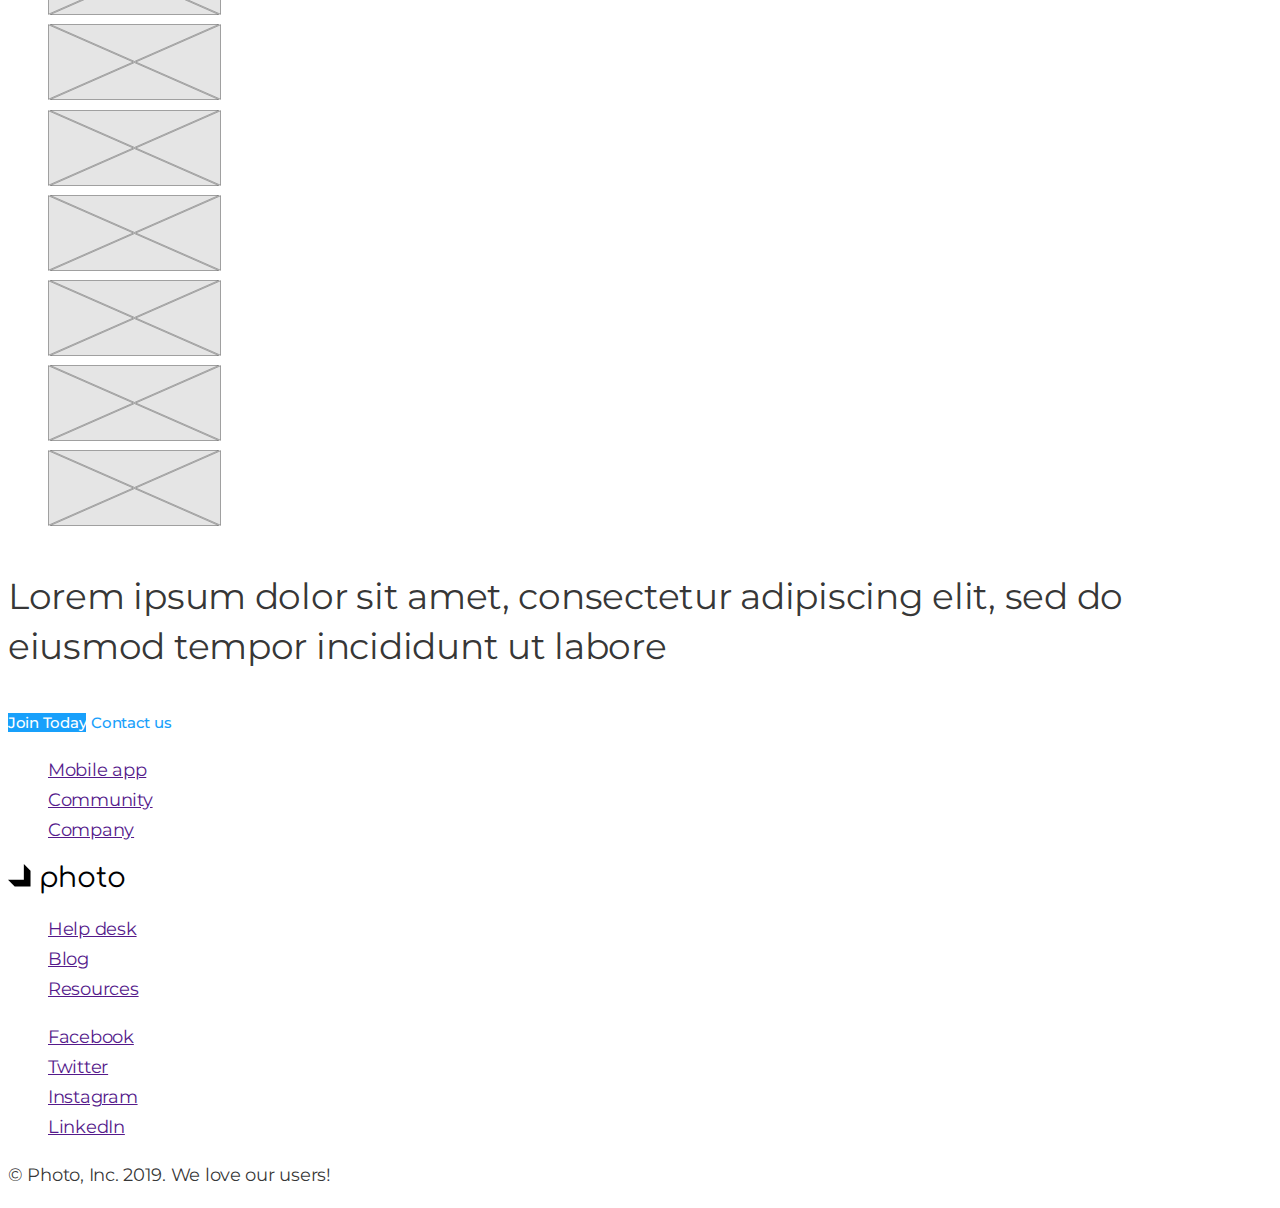
==== commit fb2dcfe8: "Добавляет оформление цвета и текста" ====
--- a/index.html
+++ b/index.html
@@ -5,7 +5,8 @@
     <meta charset="UTF-8" />
     <meta name="viewport" content="width=device-width, initial-scale=1.0" />
     <title>Photo app</title>
-    <link rel="stylesheet" href="./css/common.css" />
+    <link href="https://fonts.googleapis.com/css2?family=Comfortaa&family=Montserrat:wght@400;500;700&display=swap"
+        rel="stylesheet" />
     <link rel="stylesheet" href="./css/main.css" />
 </head>
 
@@ -45,7 +46,7 @@
                 Snap photos and share like <br />never before
             </h2>
 
-            <ul class="feature-list">
+            <ul class="feature-list list">
                 <li>
                     <h3 class="title">Sed ut perspiciatis</h3>
                     <p>
@@ -89,7 +90,7 @@
         <section class="section">
             <h2 class="section-title">Examples</h2>
 
-            <ul class="work-list">
+            <ul class="work-list list">
                 <li>
                     <img src="./images/placeholder.png" alt="Зимний лес" width="750" />
                     <h3 class="title">Sed ut perspiciatis unde omnis</h3>
@@ -114,47 +115,46 @@
         <!-- Клиенты -->
         <section class="section">
             <h2 class="section-title">You’re in good company</h2>
-            <p>
+            <p class="section-description">
                 Lorem ipsum dolor sit amet, consectetur adipiscing elit, sed do
                 eiusmod tempor incididunt ut labore
             </p>
 
-            <ul>
+            <ul class="list">
                 <li>
-                    <a href=""><img src="./images/icon.svg" alt="Логотип компании" /></a>
+                    <a href=""><img src="./images/client.svg" alt="Логотип компании" /></a>
                 </li>
                 <li>
-                    <a href=""><img src="./images/icon.svg" alt="Логотип компании" /></a>
+                    <a href=""><img src="./images/client.svg" alt="Логотип компании" /></a>
                 </li>
                 <li>
-                    <a href=""><img src="./images/icon.svg" alt="Логотип компании" /></a>
+                    <a href=""><img src="./images/client.svg" alt="Логотип компании" /></a>
                 </li>
                 <li>
-                    <a href=""><img src="./images/icon.svg" alt="Логотип компании" /></a>
+                    <a href=""><img src="./images/client.svg" alt="Логотип компании" /></a>
                 </li>
                 <li>
-                    <a href=""><img src="./images/icon.svg" alt="Логотип компании" /></a>
+                    <a href=""><img src="./images/client.svg" alt="Логотип компании" /></a>
                 </li>
                 <li>
-                    <a href=""><img src="./images/icon.svg" alt="Логотип компании" /></a>
+                    <a href=""><img src="./images/client.svg" alt="Логотип компании" /></a>
                 </li>
                 <li>
-                    <a href=""><img src="./images/icon.svg" alt="Логотип компании" /></a>
+                    <a href=""><img src="./images/client.svg" alt="Логотип компании" /></a>
                 </li>
                 <li>
-                    <a href=""><img src="./images/icon.svg" alt="Логотип компании" /></a>
+                    <a href=""><img src="./images/client.svg" alt="Логотип компании" /></a>
                 </li>
             </ul>
         </section>
 
         <!-- Регистрация -->
         <section>
-            <p>
+            <p class="section-description">
                 Lorem ipsum dolor sit amet, consectetur adipiscing elit, sed do
                 eiusmod tempor incididunt ut labore
             </p>
 
-            <!-- я не джин 🐷 -->
             <div>
                 <a href="" class="button primary">Join Today</a>
                 <a href="" class="button secondary">Contact us</a>
@@ -164,24 +164,24 @@
 
     <!-- Футер -->
     <footer>
-        <ul>
+        <ul class="list">
             <li><a href="">Mobile app</a></li>
             <li><a href="">Community</a></li>
             <li><a href="">Company</a></li>
         </ul>
 
-        <a href="./index.html">
+        <a href="./index.html" class="logo">
             <img src="./images/logo.svg" alt="Логотип компании" />
             photo
         </a>
 
-        <ul>
+        <ul class="list">
             <li><a href="">Help desk</a></li>
             <li><a href="">Blog</a></li>
             <li><a href="">Resources</a></li>
         </ul>
 
-        <ul>
+        <ul class="list">
             <li><a href="" aria-label="Ссылка на Facebook">Facebook</a></li>
             <li><a href="" aria-label="Ссылка на Twitter">Twitter</a></li>
             <li><a href="" aria-label="Ссылка на Instagram">Instagram</a></li>
--- a/css/main.css
+++ b/css/main.css
@@ -4,6 +4,58 @@
 /* белый #FFFFFF  */
 /* акцент #18A0FB */
 /* вторичный цвет фона #F5F5F5; */
+
+:root {
+  --primary-text-color: rgba(0, 0, 0, 0.8);
+  --title-text-color: #000000;
+  --accent-color: #18a0fb;
+  --primary-white-color: #ffffff;
+}
+
+body {
+  background-color: var(--primary-white-color);
+  color: var(--primary-text-color);
+
+  font-family: Montserrat, sans-serif;
+  letter-spacing: -0.015em;
+  font-size: 18px;
+  line-height: 1.67;
+}
+
+/* Logo */
+
+.logo {
+  color: var(--title-text-color);
+  font-family: Comfortaa, cursive;
+
+  font-size: 28px;
+  line-height: 1.14;
+  text-decoration: none;
+}
+
+.logo:hover {
+  color: var(--accent-color);
+}
+
+/* Site nav */
+
+.site-nav .link {
+  color: var(--accent-color);
+
+  font-weight: 500;
+  font-size: 15px;
+  line-height: 1.2;
+  text-decoration: none;
+}
+
+.site-nav .link:hover,
+.site-nav .link:focus {
+  color: var(--title-text-color);
+}
+
+.site-nav .link.current {
+  color: var(--title-text-color);
+}
 
 .list {
   list-style: none;
@@ -13,24 +65,37 @@
 
 .hero-title {
   color: var(--title-text-color);
+  font-weight: 400;
+  font-size: 56px;
+  line-height: 1.43;
+  text-align: center;
 }
 
 /* Section */
 
 .section-title {
   color: var(--title-text-color);
+
+  font-weight: 400;
+  font-size: 48px;
+  line-height: 1.5;
+  text-align: center;
 }
 
-/* Features */
-
-.feature-list .title {
-  color: var(--title-text-color);
+.section-description {
+  font-size: 36px;
+  line-height: 1.39;
 }
 
-/* Examples */
+/* Features и Examples */
 
+.feature-list .title,
 .work-list .title {
   color: var(--title-text-color);
+
+  font-weight: 700;
+  font-size: 24px;
+  line-height: 1.5;
 }
 
 /* Button */
@@ -38,6 +103,11 @@
 .button {
   color: var(--title-text-color);
   background-color: var(--primary-white-color);
+
+  font-weight: 500;
+  font-size: 15px;
+  line-height: 1.2;
+  text-decoration: none;
 }
 
 .button.primary {
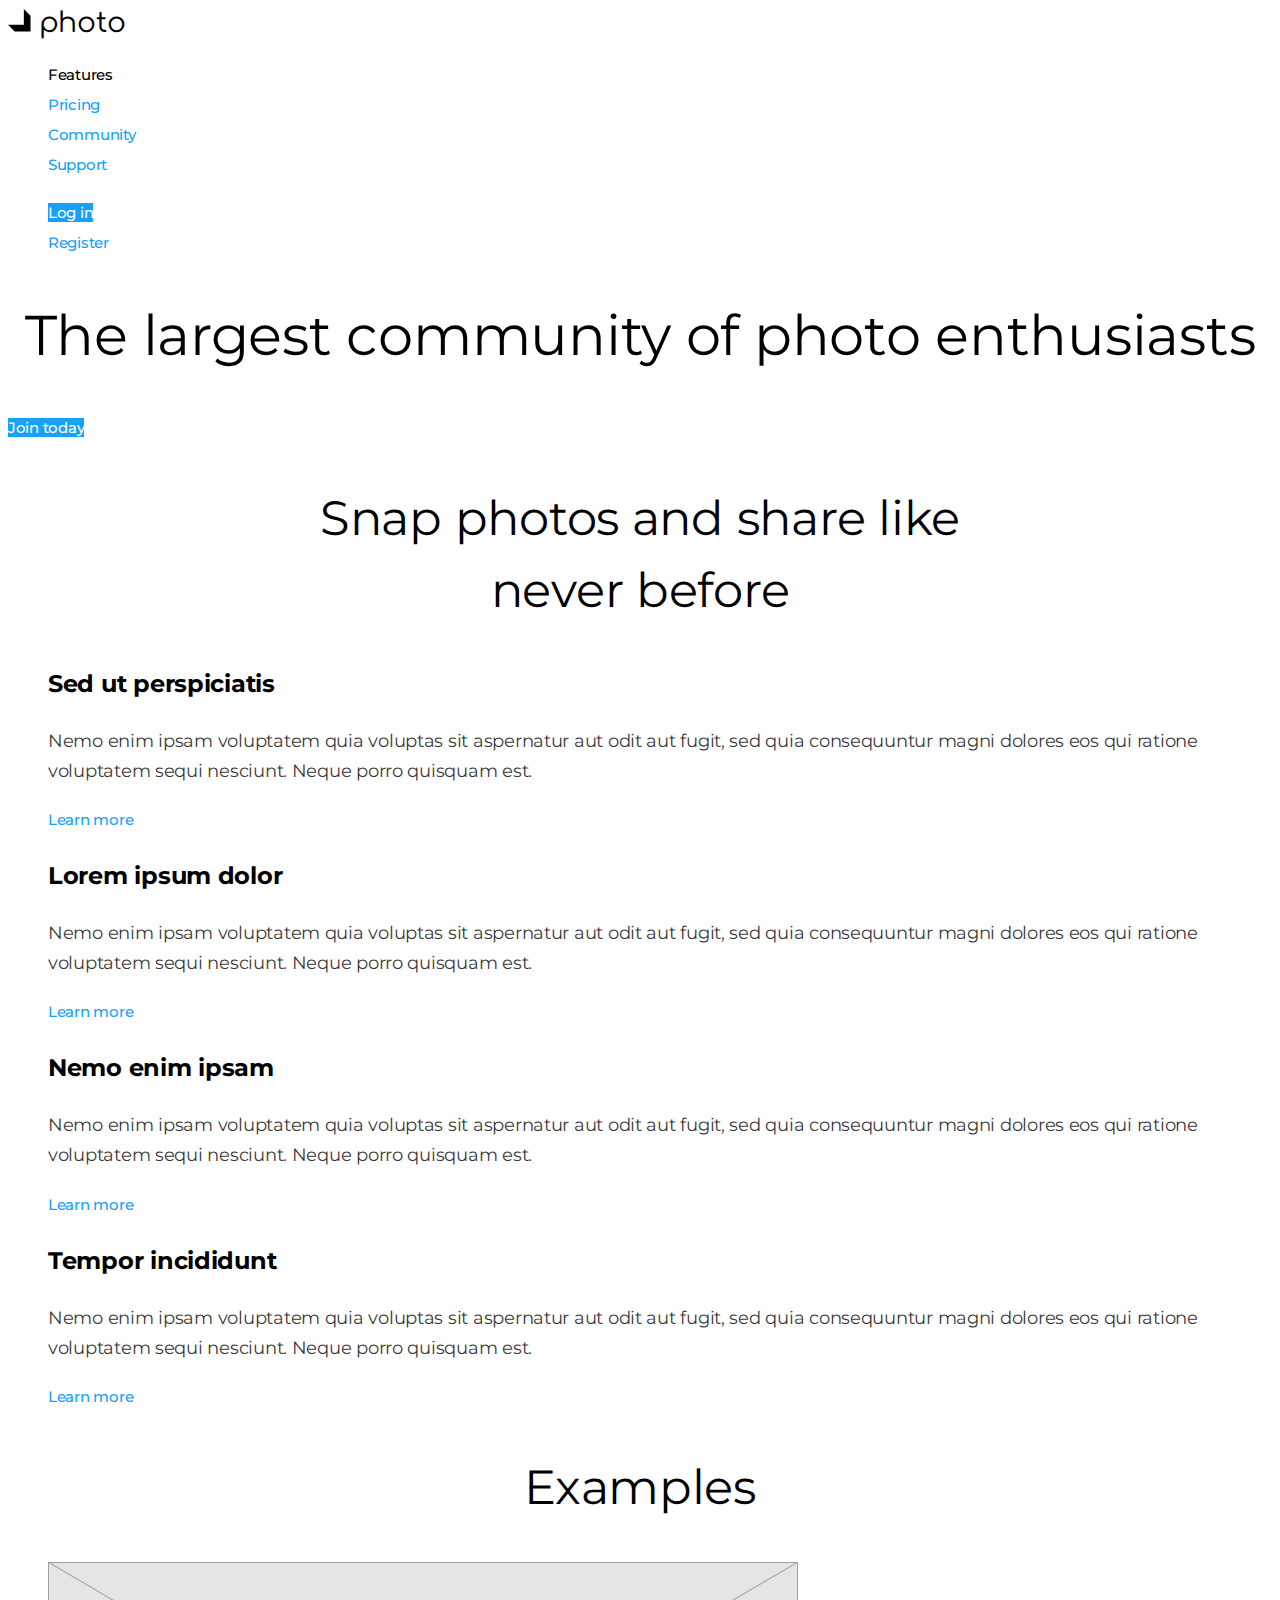
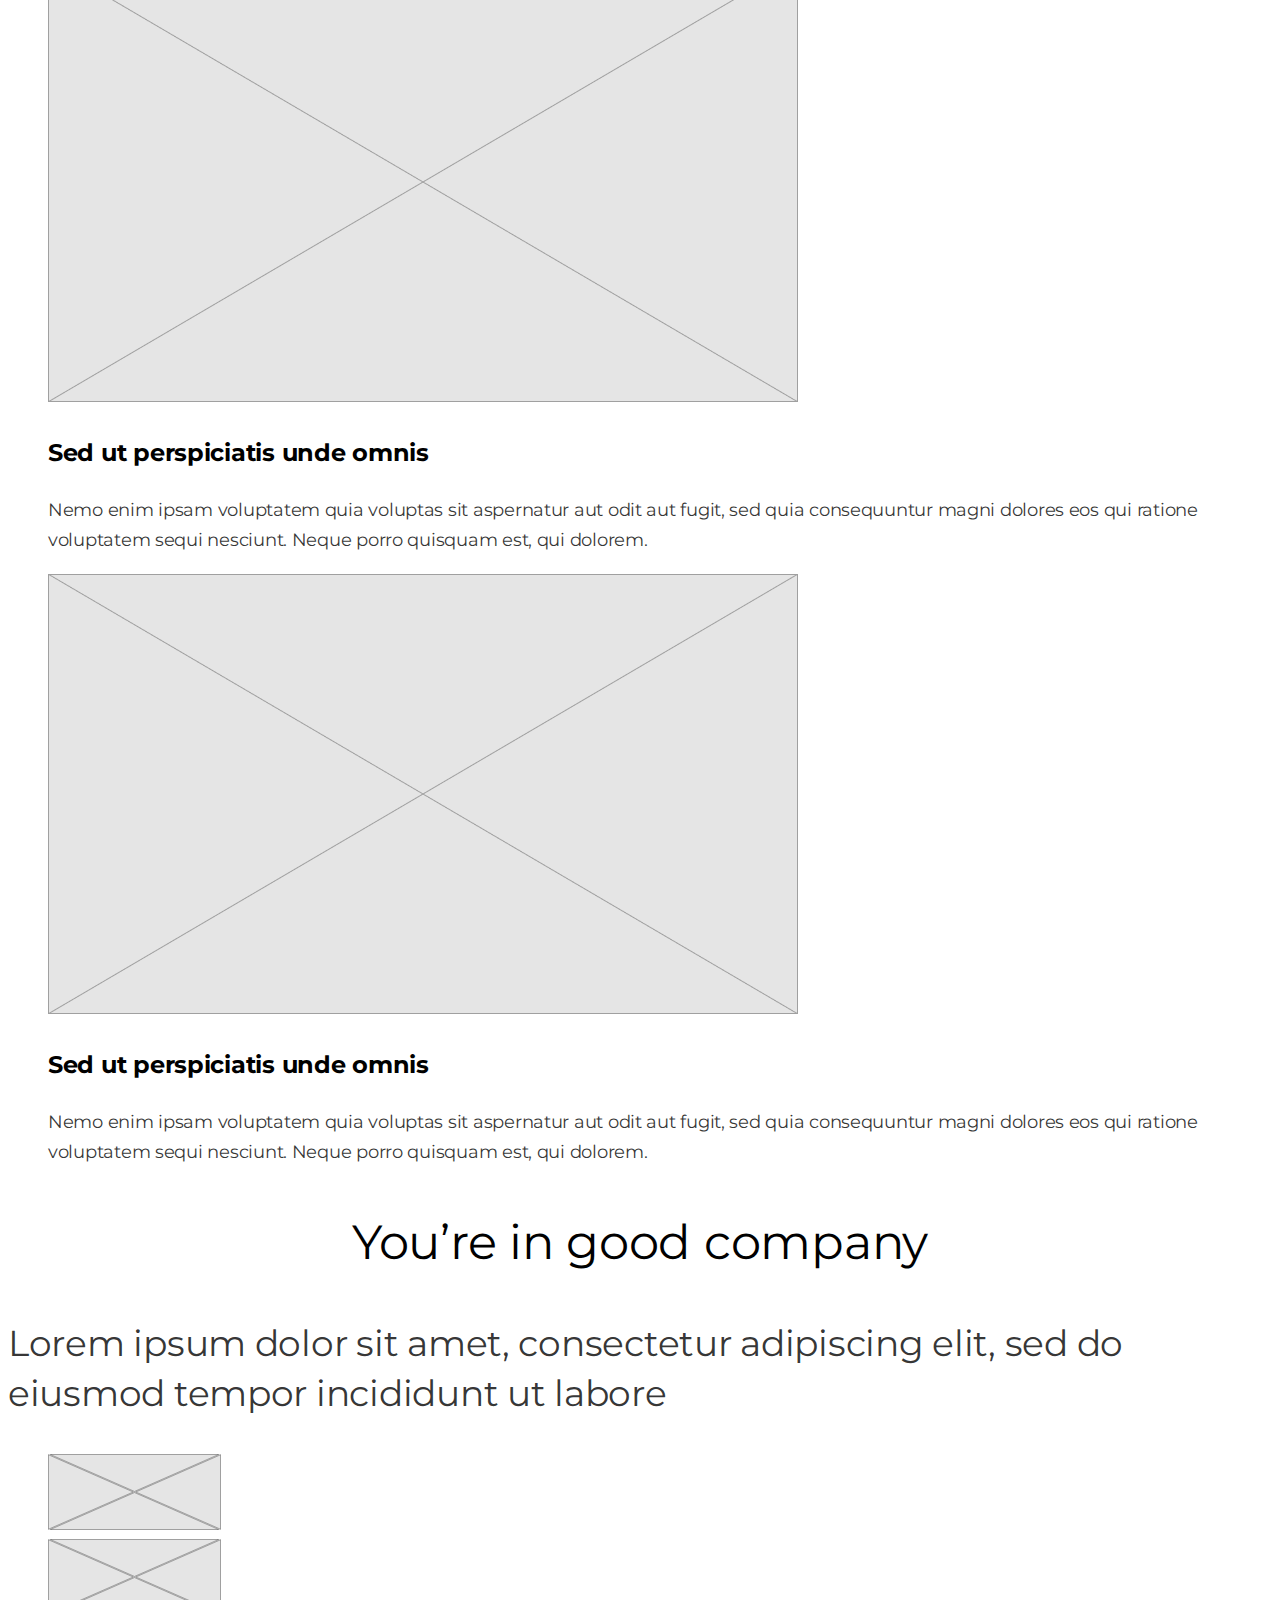
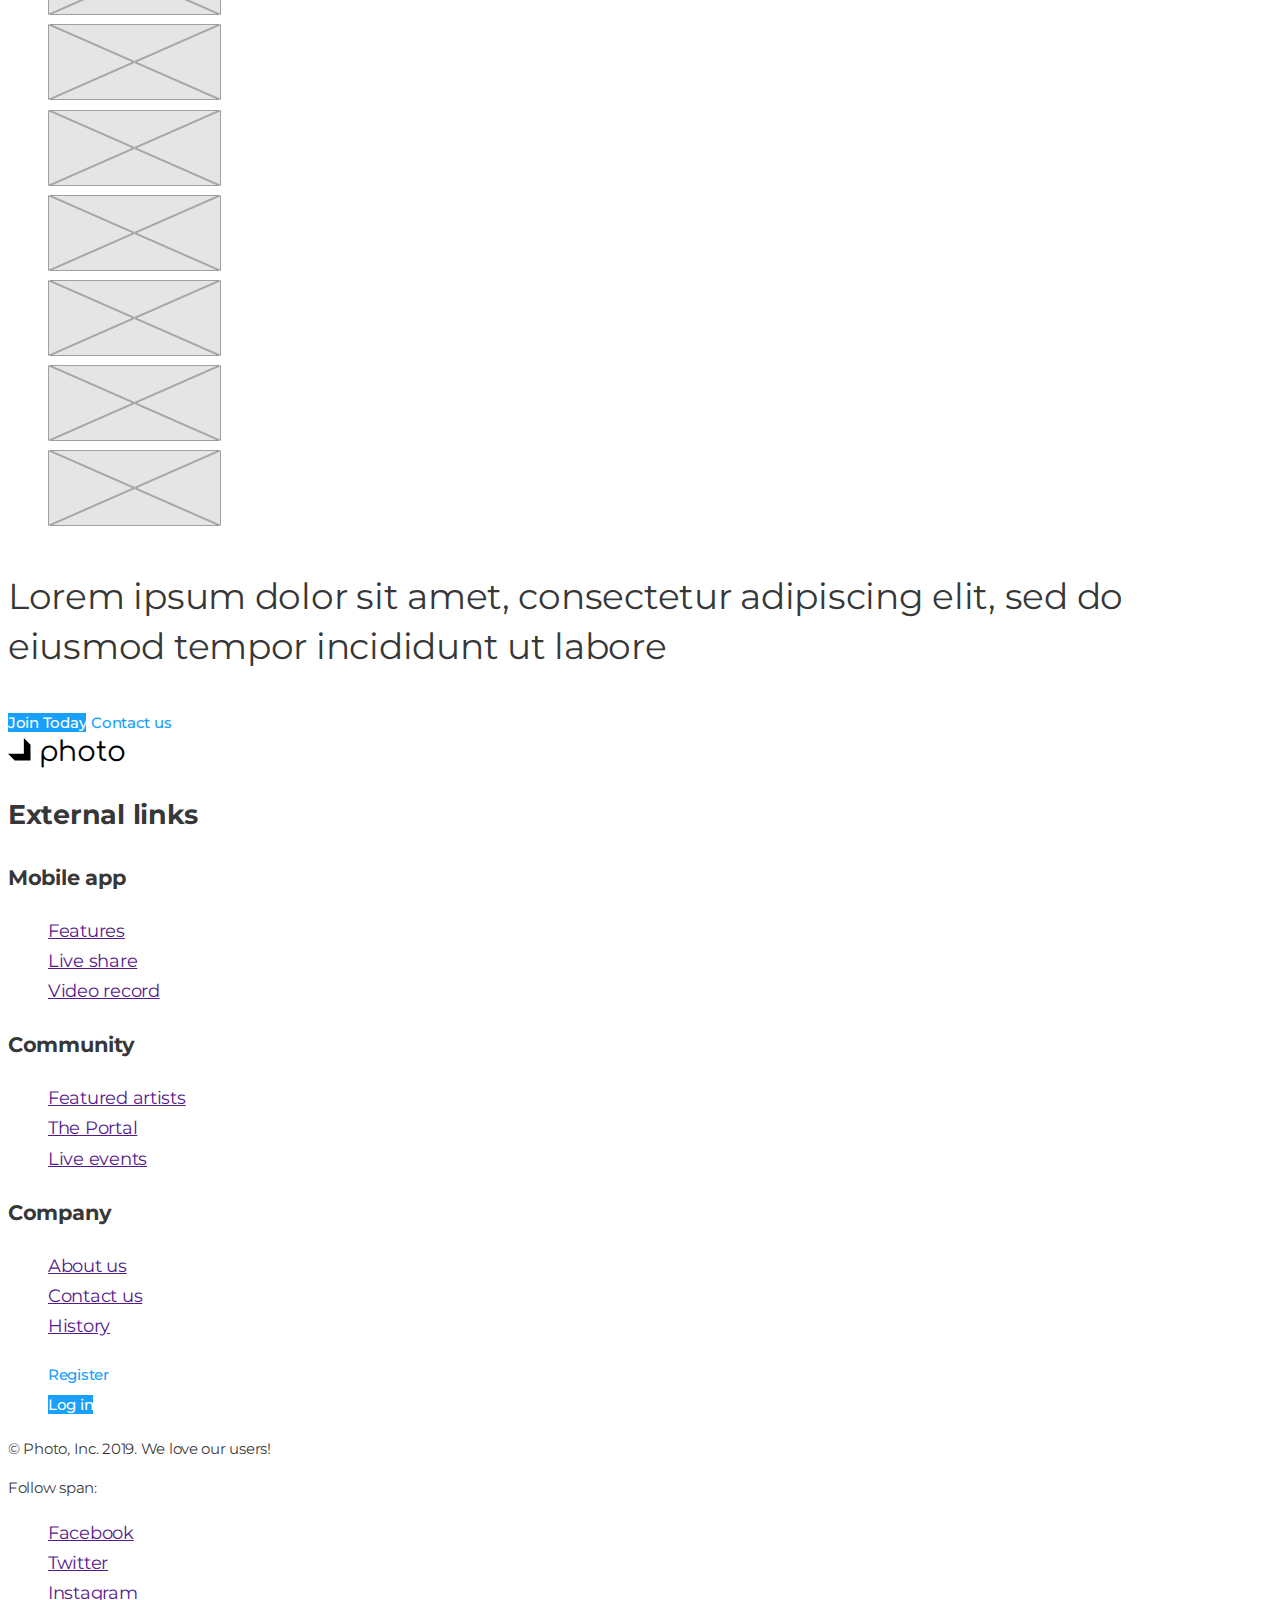
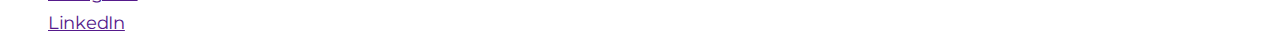
==== commit f835c210: "Обновляет разметку футера" ====
--- a/index.html
+++ b/index.html
@@ -163,32 +163,55 @@
     </main>
 
     <!-- Футер -->
-    <footer>
-        <ul class="list">
-            <li><a href="">Mobile app</a></li>
-            <li><a href="">Community</a></li>
-            <li><a href="">Company</a></li>
-        </ul>
-
+
+    <footer class="page-footer">
         <a href="./index.html" class="logo">
             <img src="./images/logo.svg" alt="Логотип компании" />
             photo
         </a>
 
-        <ul class="list">
-            <li><a href="">Help desk</a></li>
-            <li><a href="">Blog</a></li>
-            <li><a href="">Resources</a></li>
+        <section>
+            <h2>External links</h2>
+
+            <h3>Mobile app</h3>
+            <ul class="list">
+                <li><a href="">Features</a></li>
+                <li><a href="">Live share</a></li>
+                <li><a href="">Video record</a></li>
+            </ul>
+
+            <h3>Community</h3>
+            <ul class="list">
+                <li><a href="">Featured artists</a></li>
+                <li><a href="">The Portal</a></li>
+                <li><a href="">Live events</a></li>
+            </ul>
+
+            <h3>Company</h3>
+            <ul class="list">
+                <li><a href="">About us</a></li>
+                <li><a href="">Contact us</a></li>
+                <li><a href="">History</a></li>
+            </ul>
+        </section>
+
+        <ul class="auth-nav list">
+            <li><a href="" class="button secondary">Register</a></li>
+            <li><a href="" class="button primary">Log in</a></li>
         </ul>
 
-        <ul class="list">
-            <li><a href="" aria-label="Ссылка на Facebook">Facebook</a></li>
-            <li><a href="" aria-label="Ссылка на Twitter">Twitter</a></li>
-            <li><a href="" aria-label="Ссылка на Instagram">Instagram</a></li>
-            <li><a href="" aria-label="Ссылка на LinkedIn">LinkedIn</a></li>
-        </ul>
-
-        <p>&#169; Photo, Inc. 2019. We love our users!</p>
+        <p class="copyright">&#169; Photo, Inc. 2019. We love our users!</p>
+
+        <div class="social">
+            <p class="label">Follow span:</p>
+
+            <ul class="list">
+                <li><a href="" aria-label="Ссылка на Facebook">Facebook</a></li>
+                <li><a href="" aria-label="Ссылка на Twitter">Twitter</a></li>
+                <li><a href="" aria-label="Ссылка на Instagram">Instagram</a></li>
+                <li><a href="" aria-label="Ссылка на LinkedIn">LinkedIn</a></li>
+            </ul>
+        </div>
     </footer>
 </body>
 
--- a/css/main.css
+++ b/css/main.css
@@ -119,3 +119,15 @@
   color: var(--accent-color);
   background-color: var(--primary-white-color);
 }
+
+/* Footer */
+
+.copyright {
+  font-size: 15px;
+  line-height: 1.6;
+}
+
+.social > .label {
+  font-size: 15px;
+  line-height: 1.6;
+}
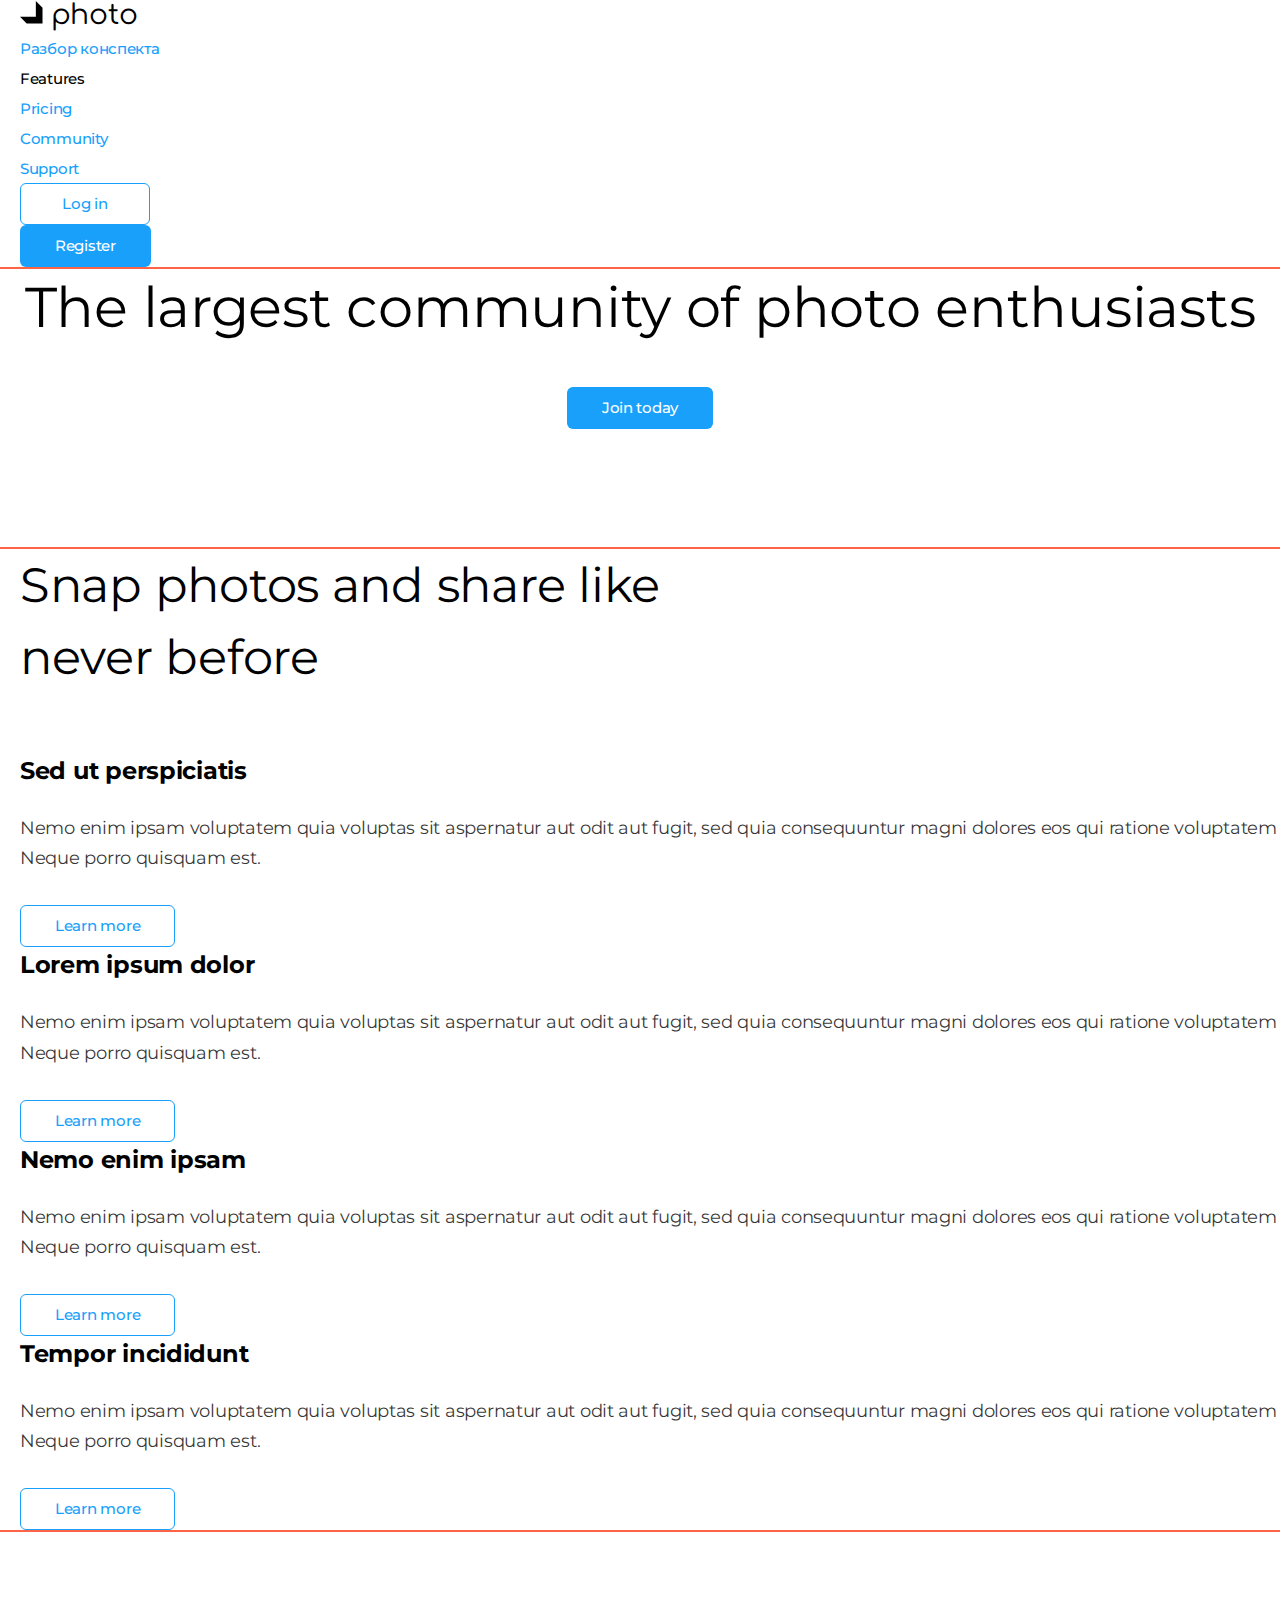
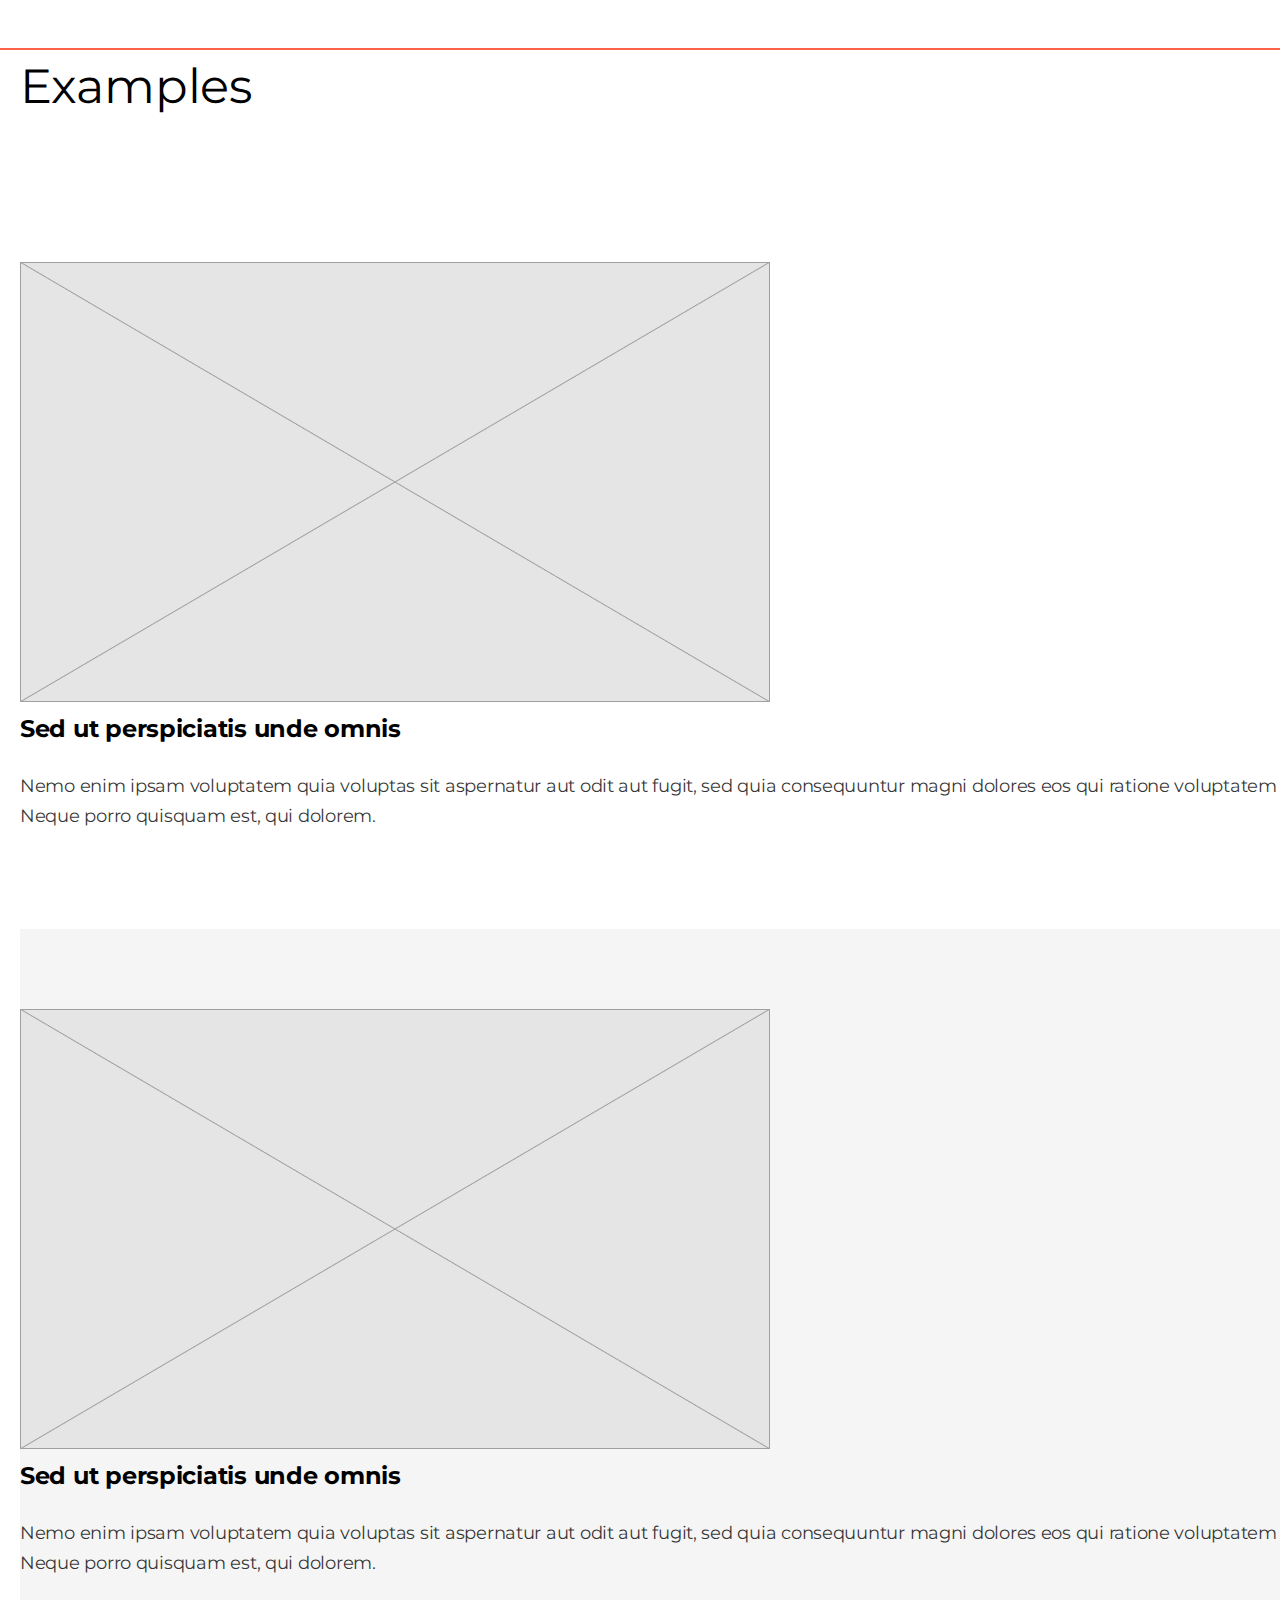
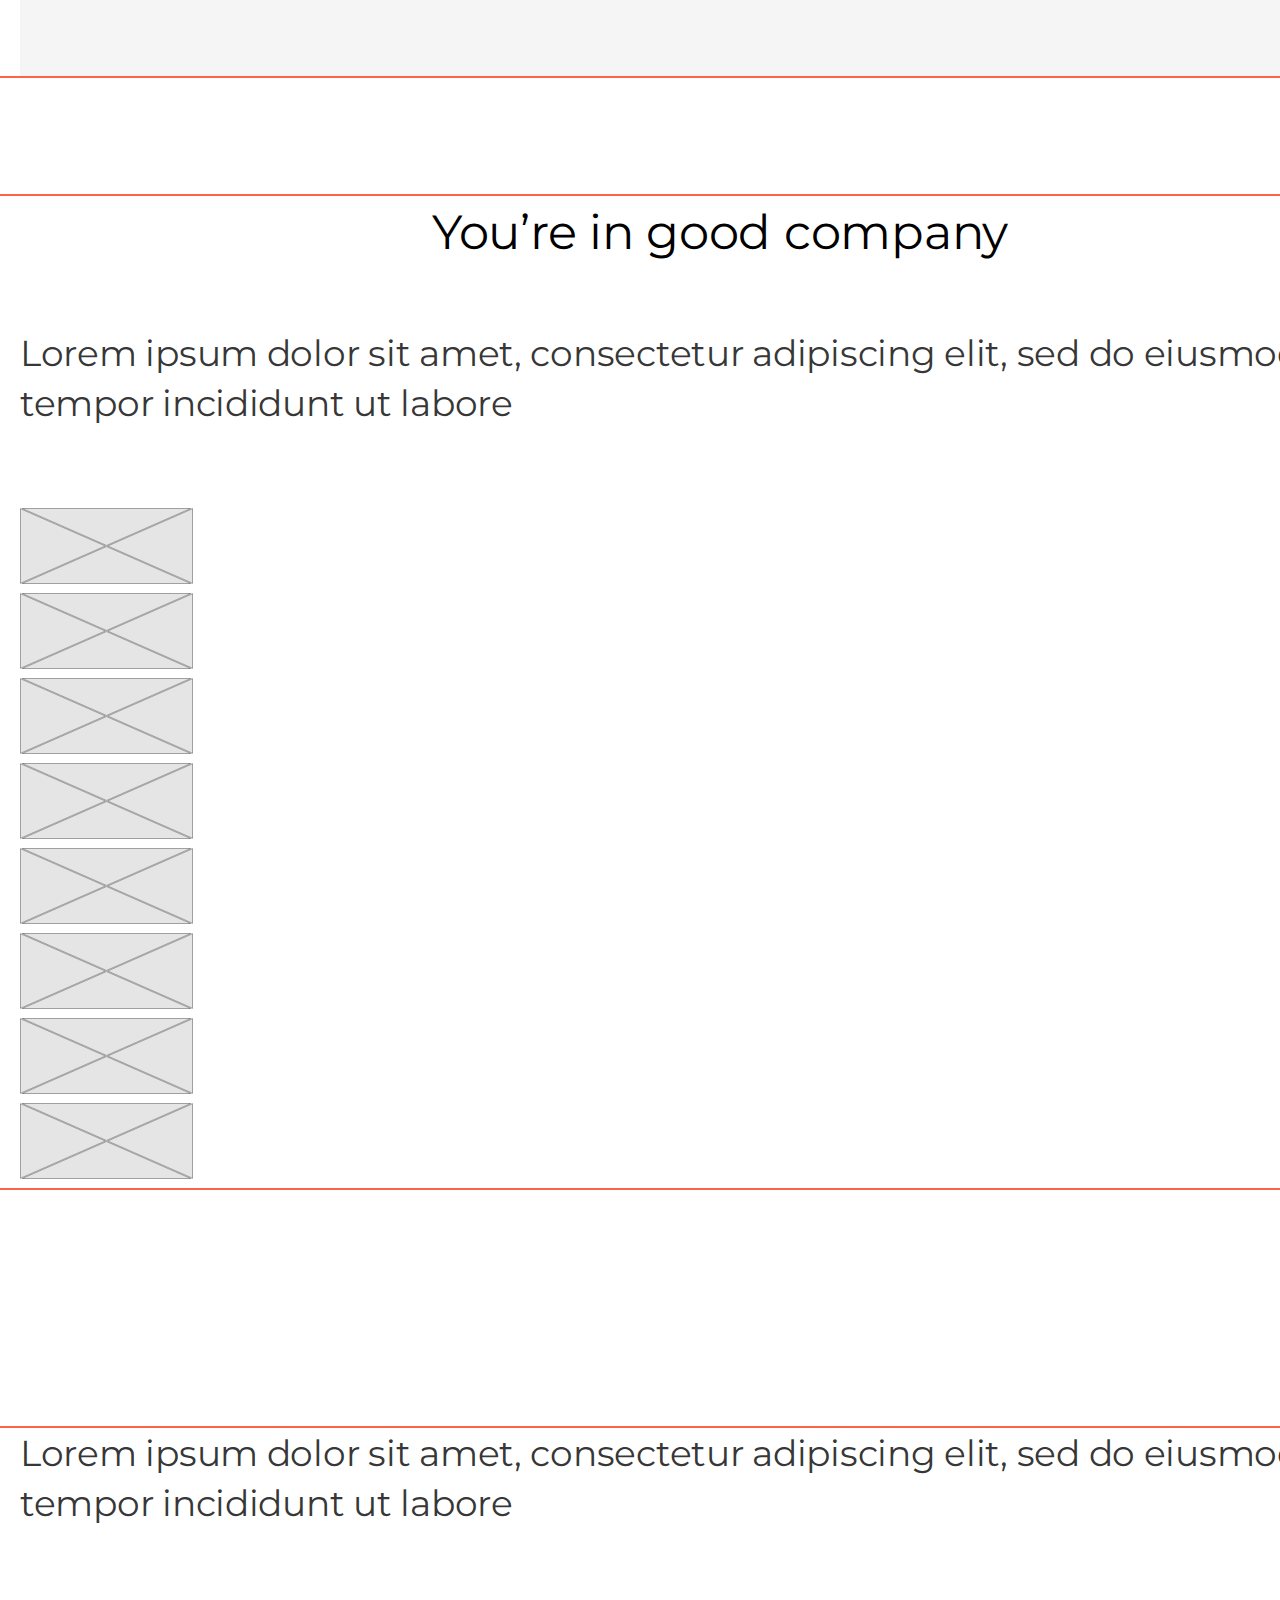
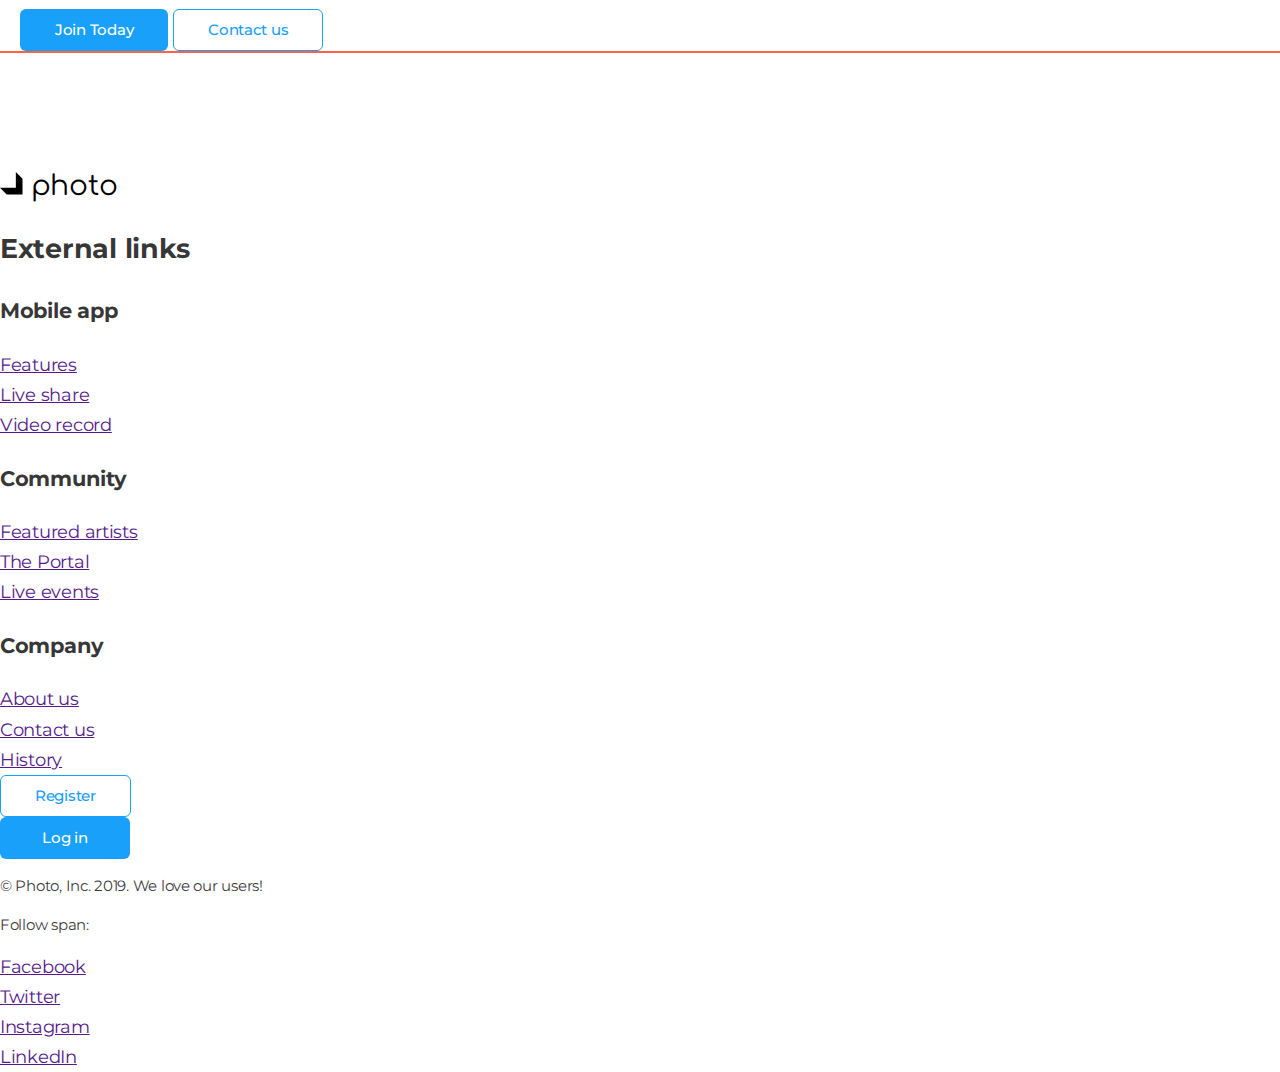
==== commit 86deca15: "Добавляет позиционирование элементов" ====
--- a/index.html
+++ b/index.html
@@ -7,28 +7,33 @@
     <title>Photo app</title>
     <link href="https://fonts.googleapis.com/css2?family=Comfortaa&family=Montserrat:wght@400;500;700&display=swap"
         rel="stylesheet" />
+    <link rel="stylesheet"
+        href="https://cdnjs.cloudflare.com/ajax/libs/modern-normalize/0.6.0/modern-normalize.min.css" />
     <link rel="stylesheet" href="./css/main.css" />
 </head>
 
 <body>
     <!-- Шапка сайта -->
-    <header>
-        <nav>
+    <header class="page-header">
+        <nav class="container">
             <a href="./index.html" class="logo">
                 <img src="./images/logo.svg" alt="Логотип компании" />
                 photo
             </a>
 
             <ul class="site-nav list">
+                <li>
+                    <a href="./compendium.html" class="link">Разбор конспекта</a>
+                </li>
                 <li><a href="" class="link current">Features</a></li>
                 <li><a href="" class="link">Pricing</a></li>
-                <li><a href="./community.html" class="link">Community</a></li>
+                <li><a href="" class="link">Community</a></li>
                 <li><a href="" class="link">Support</a></li>
             </ul>
 
             <ul class="auth-nav list">
-                <li><a href="" class="button primary">Log in</a></li>
-                <li><a href="" class="button secondary">Register</a></li>
+                <li><a href="" class="button secondary">Log in</a></li>
+                <li><a href="" class="button primary">Register</a></li>
             </ul>
         </nav>
     </header>
@@ -42,128 +47,137 @@
 
         <!-- Преимущества -->
         <section class="section">
-            <h2 class="section-title">
-                Snap photos and share like <br />never before
-            </h2>
-
-            <ul class="feature-list list">
-                <li>
-                    <h3 class="title">Sed ut perspiciatis</h3>
-                    <p>
-                        Nemo enim ipsam voluptatem quia voluptas sit aspernatur aut odit
-                        aut fugit, sed quia consequuntur magni dolores eos qui ratione
-                        voluptatem sequi nesciunt. Neque porro quisquam est.
-                    </p>
-                    <a href="" class="button secondary">Learn more</a>
-                </li>
-                <li>
-                    <h3 class="title">Lorem ipsum dolor</h3>
-                    <p>
-                        Nemo enim ipsam voluptatem quia voluptas sit aspernatur aut odit
-                        aut fugit, sed quia consequuntur magni dolores eos qui ratione
-                        voluptatem sequi nesciunt. Neque porro quisquam est.
-                    </p>
-                    <a href="" class="button secondary">Learn more</a>
-                </li>
-                <li>
-                    <h3 class="title">Nemo enim ipsam</h3>
-                    <p>
-                        Nemo enim ipsam voluptatem quia voluptas sit aspernatur aut odit
-                        aut fugit, sed quia consequuntur magni dolores eos qui ratione
-                        voluptatem sequi nesciunt. Neque porro quisquam est.
-                    </p>
-                    <a href="" class="button secondary">Learn more</a>
-                </li>
-                <li>
-                    <h3 class="title">Tempor incididunt</h3>
-                    <p>
-                        Nemo enim ipsam voluptatem quia voluptas sit aspernatur aut odit
-                        aut fugit, sed quia consequuntur magni dolores eos qui ratione
-                        voluptatem sequi nesciunt. Neque porro quisquam est.
-                    </p>
-                    <a href="" class="button secondary">Learn more</a>
-                </li>
-            </ul>
+            <div class="container">
+                <h2 class="section-title">
+                    Snap photos and share like <br />never before
+                </h2>
+
+                <ul class="feature-list list">
+                    <li>
+                        <h3 class="title">Sed ut perspiciatis</h3>
+                        <p>
+                            Nemo enim ipsam voluptatem quia voluptas sit aspernatur aut odit
+                            aut fugit, sed quia consequuntur magni dolores eos qui ratione
+                            voluptatem sequi nesciunt. Neque porro quisquam est.
+                        </p>
+                        <a href="" class="button secondary">Learn more</a>
+                    </li>
+                    <li>
+                        <h3 class="title">Lorem ipsum dolor</h3>
+                        <p>
+                            Nemo enim ipsam voluptatem quia voluptas sit aspernatur aut odit
+                            aut fugit, sed quia consequuntur magni dolores eos qui ratione
+                            voluptatem sequi nesciunt. Neque porro quisquam est.
+                        </p>
+                        <a href="" class="button secondary">Learn more</a>
+                    </li>
+                    <li>
+                        <h3 class="title">Nemo enim ipsam</h3>
+                        <p>
+                            Nemo enim ipsam voluptatem quia voluptas sit aspernatur aut odit
+                            aut fugit, sed quia consequuntur magni dolores eos qui ratione
+                            voluptatem sequi nesciunt. Neque porro quisquam est.
+                        </p>
+                        <a href="" class="button secondary">Learn more</a>
+                    </li>
+                    <li>
+                        <h3 class="title">Tempor incididunt</h3>
+                        <p>
+                            Nemo enim ipsam voluptatem quia voluptas sit aspernatur aut odit
+                            aut fugit, sed quia consequuntur magni dolores eos qui ratione
+                            voluptatem sequi nesciunt. Neque porro quisquam est.
+                        </p>
+                        <a href="" class="button secondary">Learn more</a>
+                    </li>
+                </ul>
+            </div>
         </section>
 
         <!-- Примеры работ -->
-        <section class="section">
-            <h2 class="section-title">Examples</h2>
-
-            <ul class="work-list list">
-                <li>
-                    <img src="./images/placeholder.png" alt="Зимний лес" width="750" />
-                    <h3 class="title">Sed ut perspiciatis unde omnis</h3>
-                    <p>
-                        Nemo enim ipsam voluptatem quia voluptas sit aspernatur aut odit
-                        aut fugit, sed quia consequuntur magni dolores eos qui ratione
-                        voluptatem sequi nesciunt. Neque porro quisquam est, qui dolorem.
-                    </p>
-                </li>
-                <li>
-                    <img src="./images/placeholder.png" alt="Поле" width="750" />
-                    <h3 class="title">Sed ut perspiciatis unde omnis</h3>
-                    <p>
-                        Nemo enim ipsam voluptatem quia voluptas sit aspernatur aut odit
-                        aut fugit, sed quia consequuntur magni dolores eos qui ratione
-                        voluptatem sequi nesciunt. Neque porro quisquam est, qui dolorem.
-                    </p>
-                </li>
-            </ul>
+        <section class="section no-padding">
+            <div class="container">
+                <h2 class="section-title">Examples</h2>
+
+                <ul class="work-list list">
+                    <li class="item">
+                        <img src="./images/placeholder.png" alt="Зимний лес" width="750" />
+                        <h3 class="title">Sed ut perspiciatis unde omnis</h3>
+                        <p>
+                            Nemo enim ipsam voluptatem quia voluptas sit aspernatur aut odit
+                            aut fugit, sed quia consequuntur magni dolores eos qui ratione
+                            voluptatem sequi nesciunt. Neque porro quisquam est, qui
+                            dolorem.
+                        </p>
+                    </li>
+                    <li class="item">
+                        <img src="./images/placeholder.png" alt="Поле" width="750" />
+                        <h3 class="title">Sed ut perspiciatis unde omnis</h3>
+                        <p>
+                            Nemo enim ipsam voluptatem quia voluptas sit aspernatur aut odit
+                            aut fugit, sed quia consequuntur magni dolores eos qui ratione
+                            voluptatem sequi nesciunt. Neque porro quisquam est, qui
+                            dolorem.
+                        </p>
+                    </li>
+                </ul>
+            </div>
         </section>
 
         <!-- Клиенты -->
         <section class="section">
-            <h2 class="section-title">You’re in good company</h2>
-            <p class="section-description">
-                Lorem ipsum dolor sit amet, consectetur adipiscing elit, sed do
-                eiusmod tempor incididunt ut labore
-            </p>
-
-            <ul class="list">
-                <li>
-                    <a href=""><img src="./images/client.svg" alt="Логотип компании" /></a>
-                </li>
-                <li>
-                    <a href=""><img src="./images/client.svg" alt="Логотип компании" /></a>
-                </li>
-                <li>
-                    <a href=""><img src="./images/client.svg" alt="Логотип компании" /></a>
-                </li>
-                <li>
-                    <a href=""><img src="./images/client.svg" alt="Логотип компании" /></a>
-                </li>
-                <li>
-                    <a href=""><img src="./images/client.svg" alt="Логотип компании" /></a>
-                </li>
-                <li>
-                    <a href=""><img src="./images/client.svg" alt="Логотип компании" /></a>
-                </li>
-                <li>
-                    <a href=""><img src="./images/client.svg" alt="Логотип компании" /></a>
-                </li>
-                <li>
-                    <a href=""><img src="./images/client.svg" alt="Логотип компании" /></a>
-                </li>
-            </ul>
+            <div class="container">
+                <h2 class="section-title centered">You’re in good company</h2>
+                <p class="section-description">
+                    Lorem ipsum dolor sit amet, consectetur adipiscing elit, sed do
+                    eiusmod tempor incididunt ut labore
+                </p>
+
+                <ul class="list">
+                    <li>
+                        <a href=""><img src="./images/client.svg" alt="Логотип компании" /></a>
+                    </li>
+                    <li>
+                        <a href=""><img src="./images/client.svg" alt="Логотип компании" /></a>
+                    </li>
+                    <li>
+                        <a href=""><img src="./images/client.svg" alt="Логотип компании" /></a>
+                    </li>
+                    <li>
+                        <a href=""><img src="./images/client.svg" alt="Логотип компании" /></a>
+                    </li>
+                    <li>
+                        <a href=""><img src="./images/client.svg" alt="Логотип компании" /></a>
+                    </li>
+                    <li>
+                        <a href=""><img src="./images/client.svg" alt="Логотип компании" /></a>
+                    </li>
+                    <li>
+                        <a href=""><img src="./images/client.svg" alt="Логотип компании" /></a>
+                    </li>
+                    <li>
+                        <a href=""><img src="./images/client.svg" alt="Логотип компании" /></a>
+                    </li>
+                </ul>
+            </div>
         </section>
 
         <!-- Регистрация -->
-        <section>
-            <p class="section-description">
-                Lorem ipsum dolor sit amet, consectetur adipiscing elit, sed do
-                eiusmod tempor incididunt ut labore
-            </p>
-
-            <div>
-                <a href="" class="button primary">Join Today</a>
-                <a href="" class="button secondary">Contact us</a>
+        <section class="section">
+            <div class="container">
+                <p class="section-description">
+                    Lorem ipsum dolor sit amet, consectetur adipiscing elit, sed do
+                    eiusmod tempor incididunt ut labore
+                </p>
+
+                <div>
+                    <a href="" class="button primary">Join Today</a>
+                    <a href="" class="button secondary">Contact us</a>
+                </div>
             </div>
         </section>
     </main>
 
     <!-- Футер -->
-
     <footer class="page-footer">
         <a href="./index.html" class="logo">
             <img src="./images/logo.svg" alt="Логотип компании" />
--- a/css/main.css
+++ b/css/main.css
@@ -1,6 +1,5 @@
 /* цвет основного текста #000000 */
-/* вторичный цвет текста  rgba(0, 0, 0, 0.8);
- */
+/* вторичный цвет текста  rgba(0, 0, 0, 0.8); */
 /* белый #FFFFFF  */
 /* акцент #18A0FB */
 /* вторичный цвет фона #F5F5F5; */
@@ -10,6 +9,7 @@
   --title-text-color: #000000;
   --accent-color: #18a0fb;
   --primary-white-color: #ffffff;
+  --secondary-bg-color: #f5f5f5;
 }
 
 body {
@@ -22,6 +22,15 @@
   line-height: 1.67;
 }
 
+.container {
+  margin-left: auto;
+  margin-right: auto;
+  width: 1440px;
+  padding-left: 20px;
+  padding-right: 20px;
+  outline: 2px solid tomato;
+}
+
 /* Logo */
 
 .logo {
@@ -37,6 +46,11 @@
   color: var(--accent-color);
 }
 
+/* Page header */
+
+.page-header {
+}
+
 /* Site nav */
 
 .site-nav .link {
@@ -58,31 +72,57 @@
 }
 
 .list {
+  padding: 0;
+  margin: 0;
   list-style: none;
 }
 
 /* Hero */
 
+.hero {
+  text-align: center;
+}
+
 .hero-title {
+  margin-top: 0;
+  margin-bottom: 40px;
+
   color: var(--title-text-color);
   font-weight: 400;
   font-size: 56px;
   line-height: 1.43;
-  text-align: center;
 }
 
 /* Section */
 
+.section {
+  padding-top: 120px;
+  padding-bottom: 120px;
+}
+
+.section.no-padding {
+  padding-top: 0;
+  padding-bottom: 0;
+}
+
 .section-title {
+  margin-top: 0;
+  margin-bottom: 60px;
+
   color: var(--title-text-color);
 
   font-weight: 400;
   font-size: 48px;
   line-height: 1.5;
+}
+
+.section-title.centered {
   text-align: center;
 }
 
 .section-description {
+  margin-top: 0;
+  margin-bottom: 80px;
   font-size: 36px;
   line-height: 1.39;
 }
@@ -91,6 +131,8 @@
 
 .feature-list .title,
 .work-list .title {
+  margin-top: 0;
+  margin-bottom: 24px;
   color: var(--title-text-color);
 
   font-weight: 700;
@@ -98,9 +140,32 @@
   line-height: 1.5;
 }
 
+/* Works */
+
+.work-list > .item {
+  padding-top: 80px;
+  padding-bottom: 80px;
+  background-color: var(--primary-white-color);
+}
+
+.work-list > .item:nth-child(2n) {
+  background-color: var(--secondary-bg-color);
+}
+
+.feature-list p {
+  margin-top: 0;
+  margin-bottom: 32px;
+}
+
 /* Button */
 
 .button {
+  display: inline-block;
+  border: 1px solid transparent;
+  border-radius: 6px;
+  padding: 11px 34px;
+  min-width: 130px;
+
   color: var(--title-text-color);
   background-color: var(--primary-white-color);
 
@@ -108,6 +173,7 @@
   font-size: 15px;
   line-height: 1.2;
   text-decoration: none;
+  text-align: center;
 }
 
 .button.primary {
@@ -116,6 +182,8 @@
 }
 
 .button.secondary {
+  border-color: var(--accent-color);
+
   color: var(--accent-color);
   background-color: var(--primary-white-color);
 }
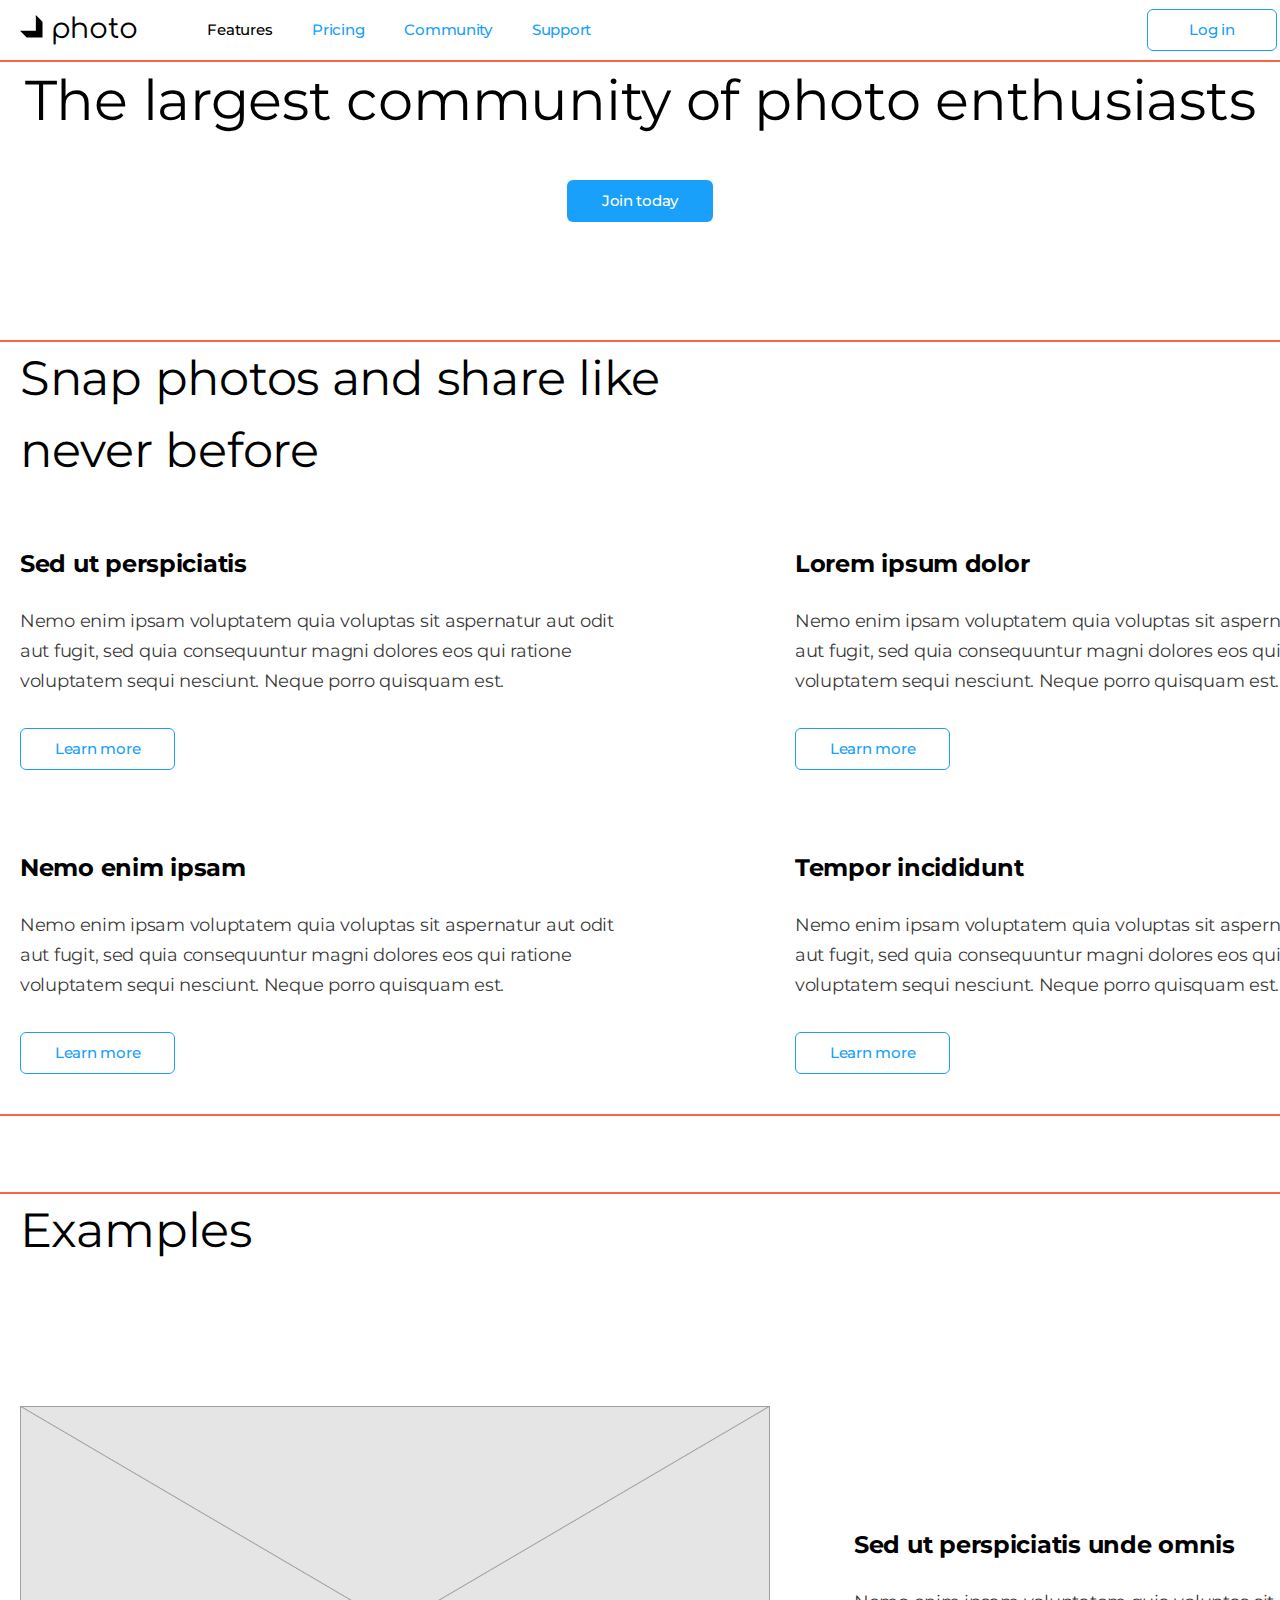
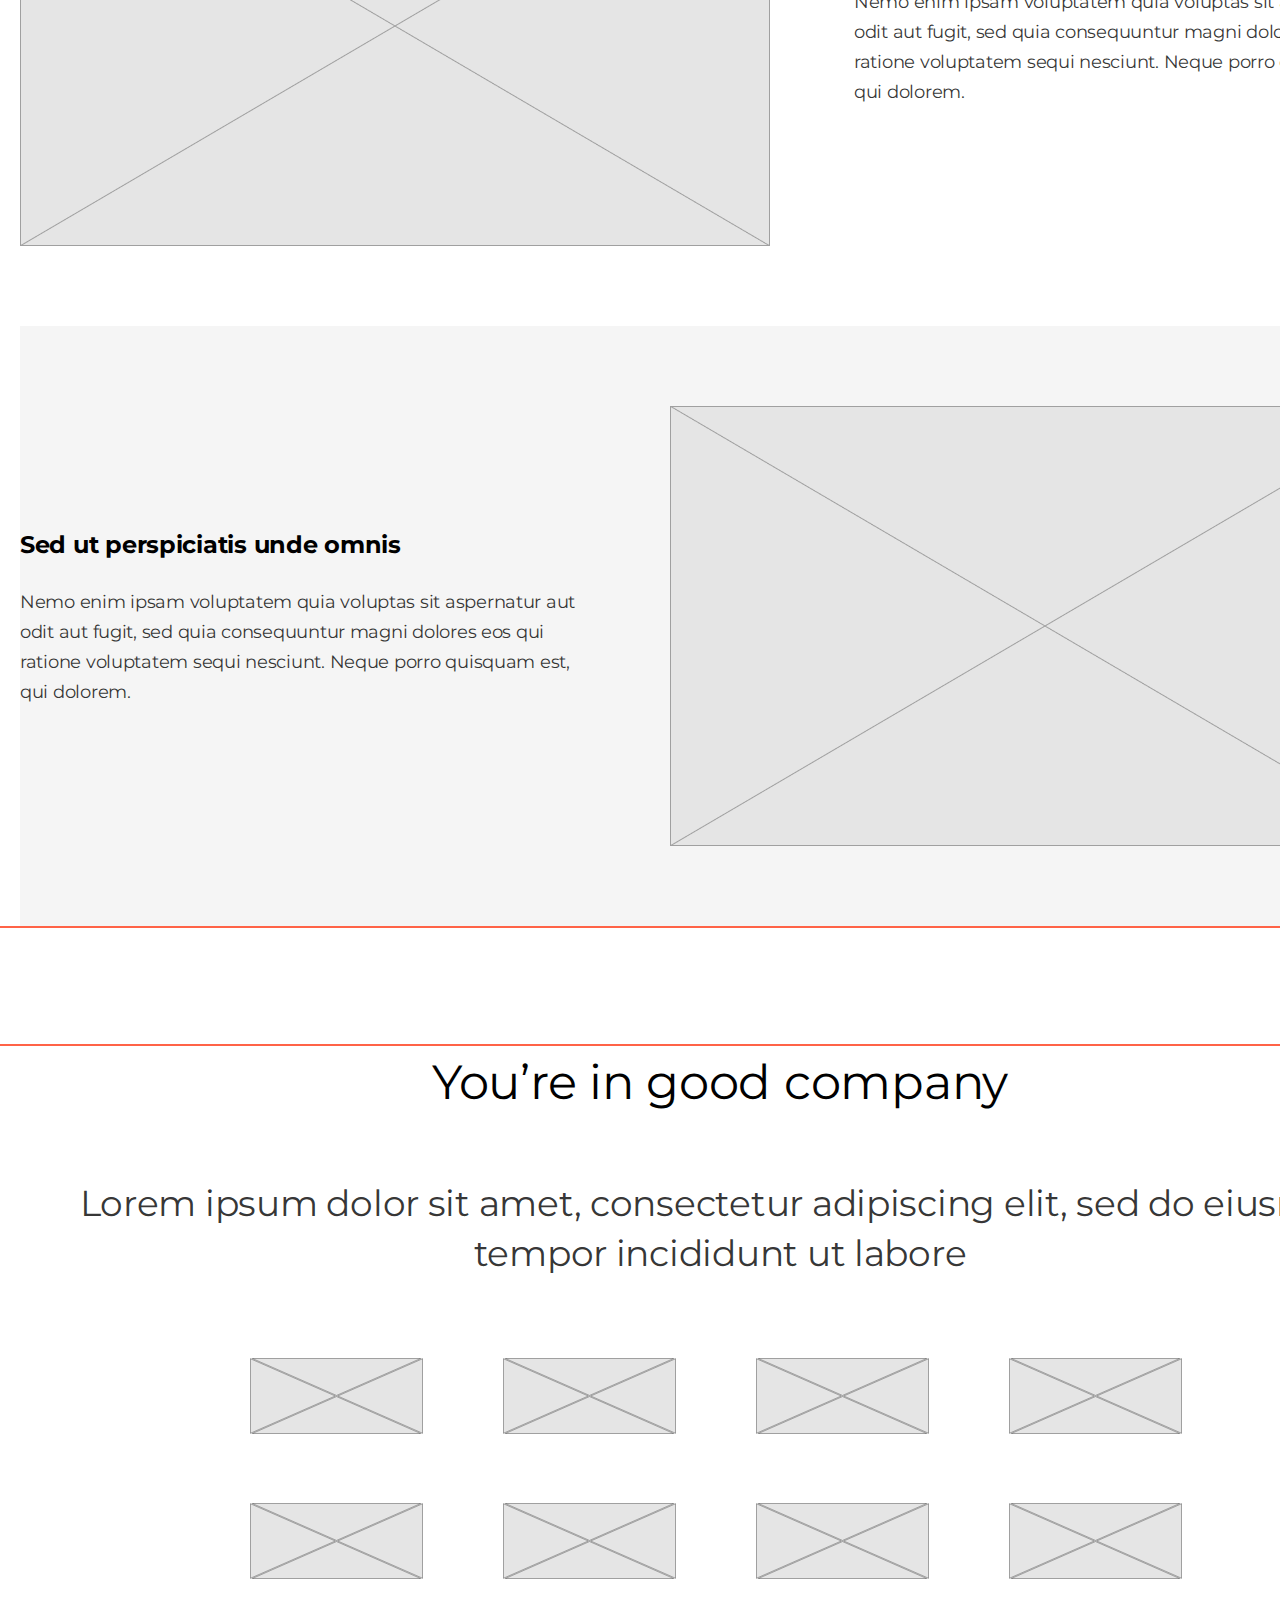
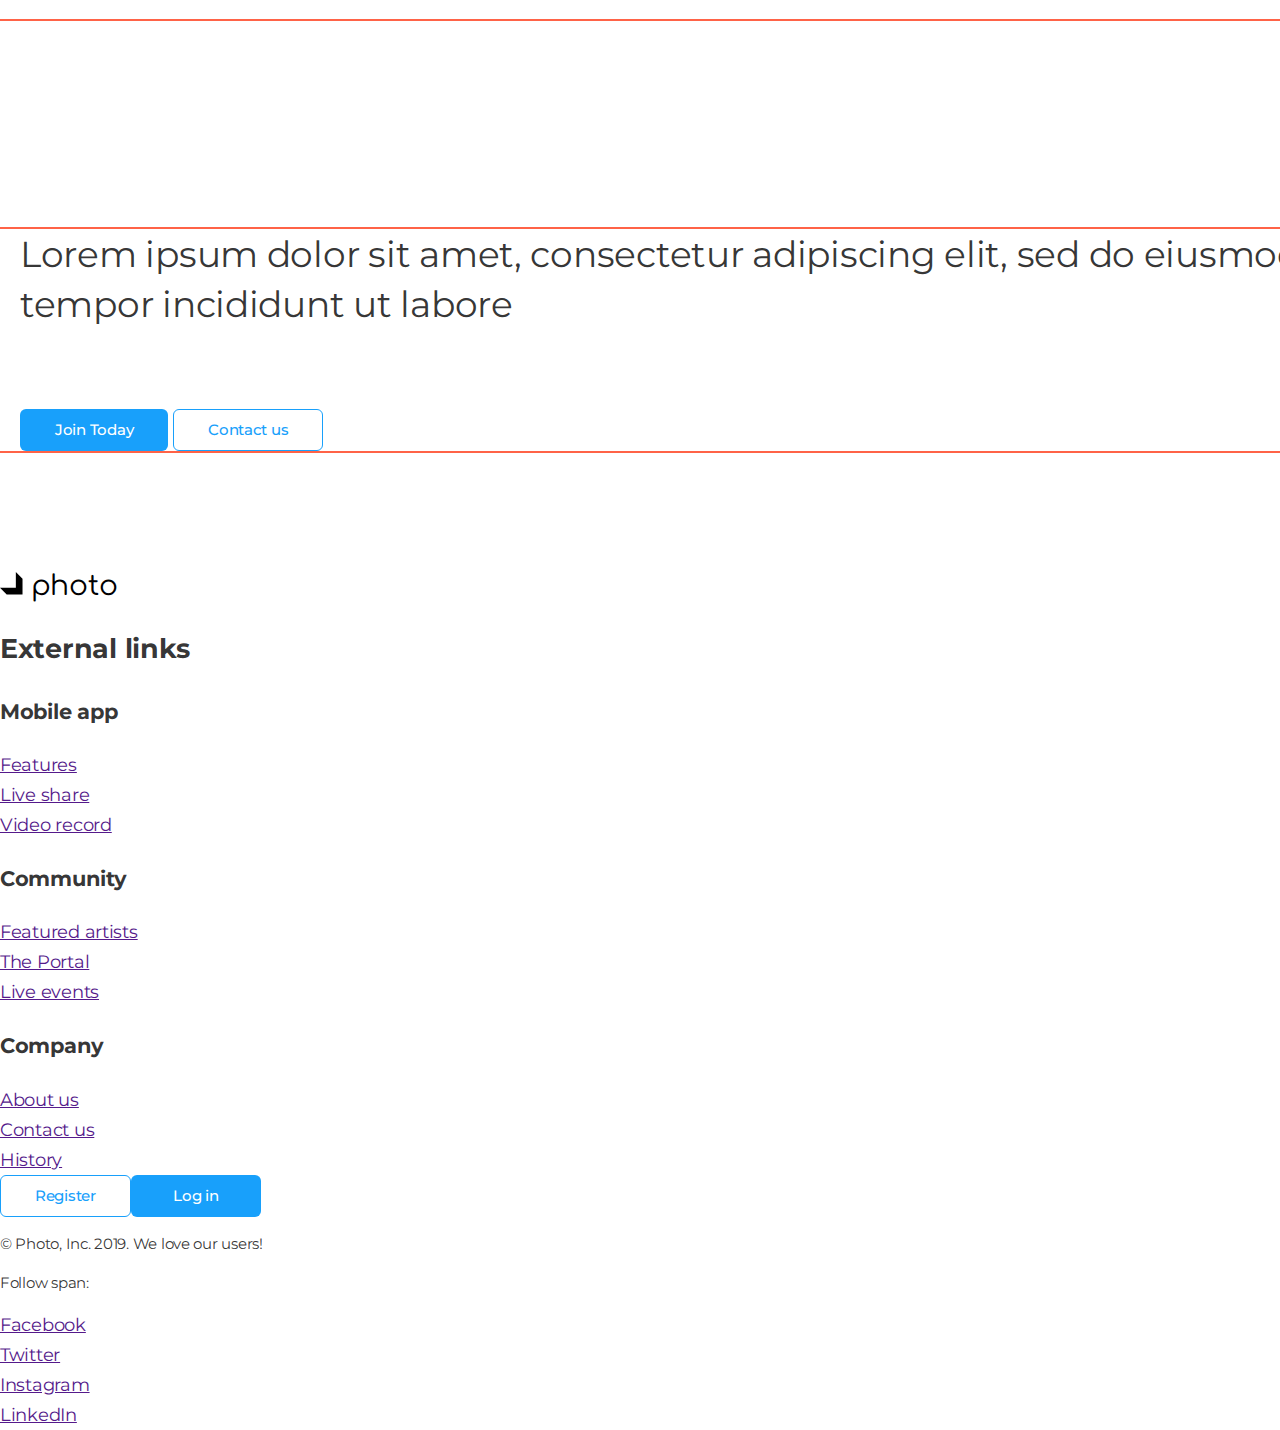
==== commit 34691f53: "Добавляет стили позиционирования" ====
--- a/index.html
+++ b/index.html
@@ -15,28 +15,65 @@
 <body>
     <!-- Шапка сайта -->
     <header class="page-header">
-        <nav class="container">
+        <nav class="container main-nav">
             <a href="./index.html" class="logo">
                 <img src="./images/logo.svg" alt="Логотип компании" />
                 photo
             </a>
 
             <ul class="site-nav list">
-                <li>
-                    <a href="./compendium.html" class="link">Разбор конспекта</a>
-                </li>
-                <li><a href="" class="link current">Features</a></li>
-                <li><a href="" class="link">Pricing</a></li>
-                <li><a href="" class="link">Community</a></li>
-                <li><a href="" class="link">Support</a></li>
+                <li class="item"><a href="" class="link current">Features</a></li>
+                <li class="item"><a href="" class="link">Pricing</a></li>
+                <li class="item"><a href="" class="link">Community</a></li>
+                <li class="item"><a href="" class="link">Support</a></li>
             </ul>
 
             <ul class="auth-nav list">
-                <li><a href="" class="button secondary">Log in</a></li>
-                <li><a href="" class="button primary">Register</a></li>
+                <li class="item"><a href="" class="button secondary">Log in</a></li>
+                <li class="item"><a href="" class="button primary">Register</a></li>
             </ul>
         </nav>
     </header>
+
+    <!-- <div class="test-container">
+      <div class="flex-container">
+        <div class="flex-element">
+          Lorem ipsum dolor sit amet consectetur adipisicing elit. Vel earum,
+          repellat ipsa voluptatibus blanditiis sequi provident, quis
+          consequuntur labore in vitae vero officia, id eius tenetur quisquam
+          voluptatum repellendus impedit.
+        </div>
+        <div class="flex-element">
+          Nisi nostrum iusto itaque, tempora quia aut rem quibusdam, a repellat
+          eveniet ipsam? Nobis alias explicabo aut culpa illo quis quasi
+          officia, vitae veniam hic iure earum, ea fugit asperiores!
+        </div>
+        <div class="flex-element">
+          Sed provident nostrum praesentium exercitationem nisi labore dolorem,
+          cupiditate repellat pariatur tempora commodi vitae ut nobis vel ex
+          corporis quia ducimus? Iusto, asperiores? Veniam porro neque
+          consequatur quo eius animi.
+        </div>
+        <div class="flex-element">
+          Distinctio maiores consequuntur tenetur, veniam sint commodi quasi
+          ipsa rerum error sapiente officia laudantium perspiciatis, facere iure
+          molestiae minus animi id obcaecati illum. Maxime modi reiciendis
+          deleniti nostrum minima aliquam!
+        </div>
+        <div class="flex-element">
+          Voluptas voluptatibus fugit error sit numquam ratione pariatur, minima
+          facilis cupiditate amet sunt iste eius inventore rerum excepturi esse
+          quidem blanditiis impedit perferendis voluptates fugiat assumenda
+          reprehenderit dolorem nihil? Deleniti.
+        </div>
+        <div class="flex-element">
+          Quibusdam, debitis. Veniam iure, asperiores dolorum ullam mollitia
+          sapiente cum non consequatur saepe vero culpa eligendi laboriosam
+          earum dolorem adipisci quaerat ducimus nostrum dignissimos. Dolores
+          nesciunt nemo quidem magni nostrum!
+        </div>
+      </div>
+    </div> -->
 
     <main>
         <!-- Герой -->
@@ -53,7 +90,7 @@
                 </h2>
 
                 <ul class="feature-list list">
-                    <li>
+                    <li class="item">
                         <h3 class="title">Sed ut perspiciatis</h3>
                         <p>
                             Nemo enim ipsam voluptatem quia voluptas sit aspernatur aut odit
@@ -62,7 +99,7 @@
                         </p>
                         <a href="" class="button secondary">Learn more</a>
                     </li>
-                    <li>
+                    <li class="item">
                         <h3 class="title">Lorem ipsum dolor</h3>
                         <p>
                             Nemo enim ipsam voluptatem quia voluptas sit aspernatur aut odit
@@ -71,7 +108,7 @@
                         </p>
                         <a href="" class="button secondary">Learn more</a>
                     </li>
-                    <li>
+                    <li class="item">
                         <h3 class="title">Nemo enim ipsam</h3>
                         <p>
                             Nemo enim ipsam voluptatem quia voluptas sit aspernatur aut odit
@@ -80,7 +117,7 @@
                         </p>
                         <a href="" class="button secondary">Learn more</a>
                     </li>
-                    <li>
+                    <li class="item">
                         <h3 class="title">Tempor incididunt</h3>
                         <p>
                             Nemo enim ipsam voluptatem quia voluptas sit aspernatur aut odit
@@ -101,23 +138,27 @@
                 <ul class="work-list list">
                     <li class="item">
                         <img src="./images/placeholder.png" alt="Зимний лес" width="750" />
-                        <h3 class="title">Sed ut perspiciatis unde omnis</h3>
-                        <p>
-                            Nemo enim ipsam voluptatem quia voluptas sit aspernatur aut odit
-                            aut fugit, sed quia consequuntur magni dolores eos qui ratione
-                            voluptatem sequi nesciunt. Neque porro quisquam est, qui
-                            dolorem.
-                        </p>
+                        <div class="content">
+                            <h3 class="title">Sed ut perspiciatis unde omnis</h3>
+                            <p>
+                                Nemo enim ipsam voluptatem quia voluptas sit aspernatur aut
+                                odit aut fugit, sed quia consequuntur magni dolores eos qui
+                                ratione voluptatem sequi nesciunt. Neque porro quisquam est,
+                                qui dolorem.
+                            </p>
+                        </div>
                     </li>
                     <li class="item">
                         <img src="./images/placeholder.png" alt="Поле" width="750" />
-                        <h3 class="title">Sed ut perspiciatis unde omnis</h3>
-                        <p>
-                            Nemo enim ipsam voluptatem quia voluptas sit aspernatur aut odit
-                            aut fugit, sed quia consequuntur magni dolores eos qui ratione
-                            voluptatem sequi nesciunt. Neque porro quisquam est, qui
-                            dolorem.
-                        </p>
+                        <div class="content">
+                            <h3 class="title">Sed ut perspiciatis unde omnis</h3>
+                            <p>
+                                Nemo enim ipsam voluptatem quia voluptas sit aspernatur aut
+                                odit aut fugit, sed quia consequuntur magni dolores eos qui
+                                ratione voluptatem sequi nesciunt. Neque porro quisquam est,
+                                qui dolorem.
+                            </p>
+                        </div>
                     </li>
                 </ul>
             </div>
@@ -127,12 +168,12 @@
         <section class="section">
             <div class="container">
                 <h2 class="section-title centered">You’re in good company</h2>
-                <p class="section-description">
+                <p class="section-description centered">
                     Lorem ipsum dolor sit amet, consectetur adipiscing elit, sed do
                     eiusmod tempor incididunt ut labore
                 </p>
 
-                <ul class="list">
+                <ul class="client-list list">
                     <li>
                         <a href=""><img src="./images/client.svg" alt="Логотип компании" /></a>
                     </li>
--- a/css/main.css
+++ b/css/main.css
@@ -20,6 +20,14 @@
   letter-spacing: -0.015em;
   font-size: 18px;
   line-height: 1.67;
+}
+
+/* Утиилиты */
+
+.list {
+  padding: 0;
+  margin: 0;
+  list-style: none;
 }
 
 .container {
@@ -51,11 +59,37 @@
 .page-header {
 }
 
+/* Main nav */
+
+.main-nav {
+  display: flex;
+  align-items: center;
+}
+
 /* Site nav */
+.site-nav {
+  display: flex;
+  margin-left: 70px;
+}
+
+.site-nav .item {
+  /* background-color: tomato; */
+}
+
+.site-nav .item + .item {
+  margin-left: 40px;
+}
+
+/* .site-nav .item:not(:last-child) {
+  margin-right: 40px;
+} */
 
 .site-nav .link {
+  display: block;
+  padding-top: 21px;
+  padding-bottom: 21px;
+
   color: var(--accent-color);
-
   font-weight: 500;
   font-size: 15px;
   line-height: 1.2;
@@ -71,10 +105,14 @@
   color: var(--title-text-color);
 }
 
-.list {
-  padding: 0;
-  margin: 0;
-  list-style: none;
+/* Auth nav */
+.auth-nav {
+  display: flex;
+  margin-left: auto;
+}
+
+.auth-nav .item + .item {
+  margin-left: 12px;
 }
 
 /* Hero */
@@ -116,7 +154,8 @@
   line-height: 1.5;
 }
 
-.section-title.centered {
+.section-title.centered,
+.section-description.centered {
   text-align: center;
 }
 
@@ -129,6 +168,17 @@
 
 /* Features и Examples */
 
+.feature-list {
+  display: flex;
+  flex-wrap: wrap;
+  margin: -40px -75px;
+}
+
+.feature-list .item {
+  width: 625px;
+  margin: 40px 75px;
+}
+
 .feature-list .title,
 .work-list .title {
   margin-top: 0;
@@ -143,12 +193,15 @@
 /* Works */
 
 .work-list > .item {
+  display: flex;
+  align-items: center;
   padding-top: 80px;
   padding-bottom: 80px;
   background-color: var(--primary-white-color);
 }
 
 .work-list > .item:nth-child(2n) {
+  flex-direction: row-reverse;
   background-color: var(--secondary-bg-color);
 }
 
@@ -157,6 +210,28 @@
   margin-bottom: 32px;
 }
 
+.work-list > .item:nth-child(2n + 1) > .content {
+  margin-left: 84px;
+}
+
+.work-list > .item:nth-child(2n) > .content {
+  margin-right: 84px;
+}
+
+/* Clients */
+
+.client-list {
+  display: flex;
+  flex-wrap: wrap;
+  width: 1020px;
+  margin: -30px -40px;
+  margin-left: auto;
+  margin-right: auto;
+}
+
+.client-list li {
+  margin: 30px 40px;
+}
 /* Button */
 
 .button {
@@ -199,3 +274,56 @@
   font-size: 15px;
   line-height: 1.6;
 }
+
+.test-container {
+  width: 1230px;
+  padding-left: 15px;
+  padding-right: 15px;
+  margin-left: auto;
+  margin-right: auto;
+}
+
+.flex-container {
+  display: flex;
+  flex-wrap: wrap;
+  background-color: teal;
+  margin: -15px;
+}
+
+.flex-element {
+  width: 380px;
+  margin: 15px;
+
+  /* calc((100% - кол-во маржинов в строке * значение маржина) / кол-во элементов в строке */
+  /* width: calc((100% - 60px) / 3); */
+  /* margin-right: 30px; */
+  /* margin-bottom: 30px; */
+
+  background-color: tomato;
+
+  /* margin-right: 30px;
+  margin-bottom: 30px; */
+}
+
+/* .flex-element:nth-child(3n) {
+  margin-right: 0;
+}
+.flex-element:nth-last-child(-n + 3) {
+  margin-bottom: 0;
+} */
+
+/* .flex-element:nth-child(3n) {
+  margin-right: 0;
+}
+.flex-element:nth-last-child(-n + 3) {
+  margin-bottom: 0;
+} */
+
+/* Альтернатива */
+/* .flex-element:not(:nth-child(3n)) {
+  margin-right: 30px;
+} */
+
+/* .flex-element:not(:nth-last-child(-n + 3)) {
+  margin-bottom: 30px;
+} */
